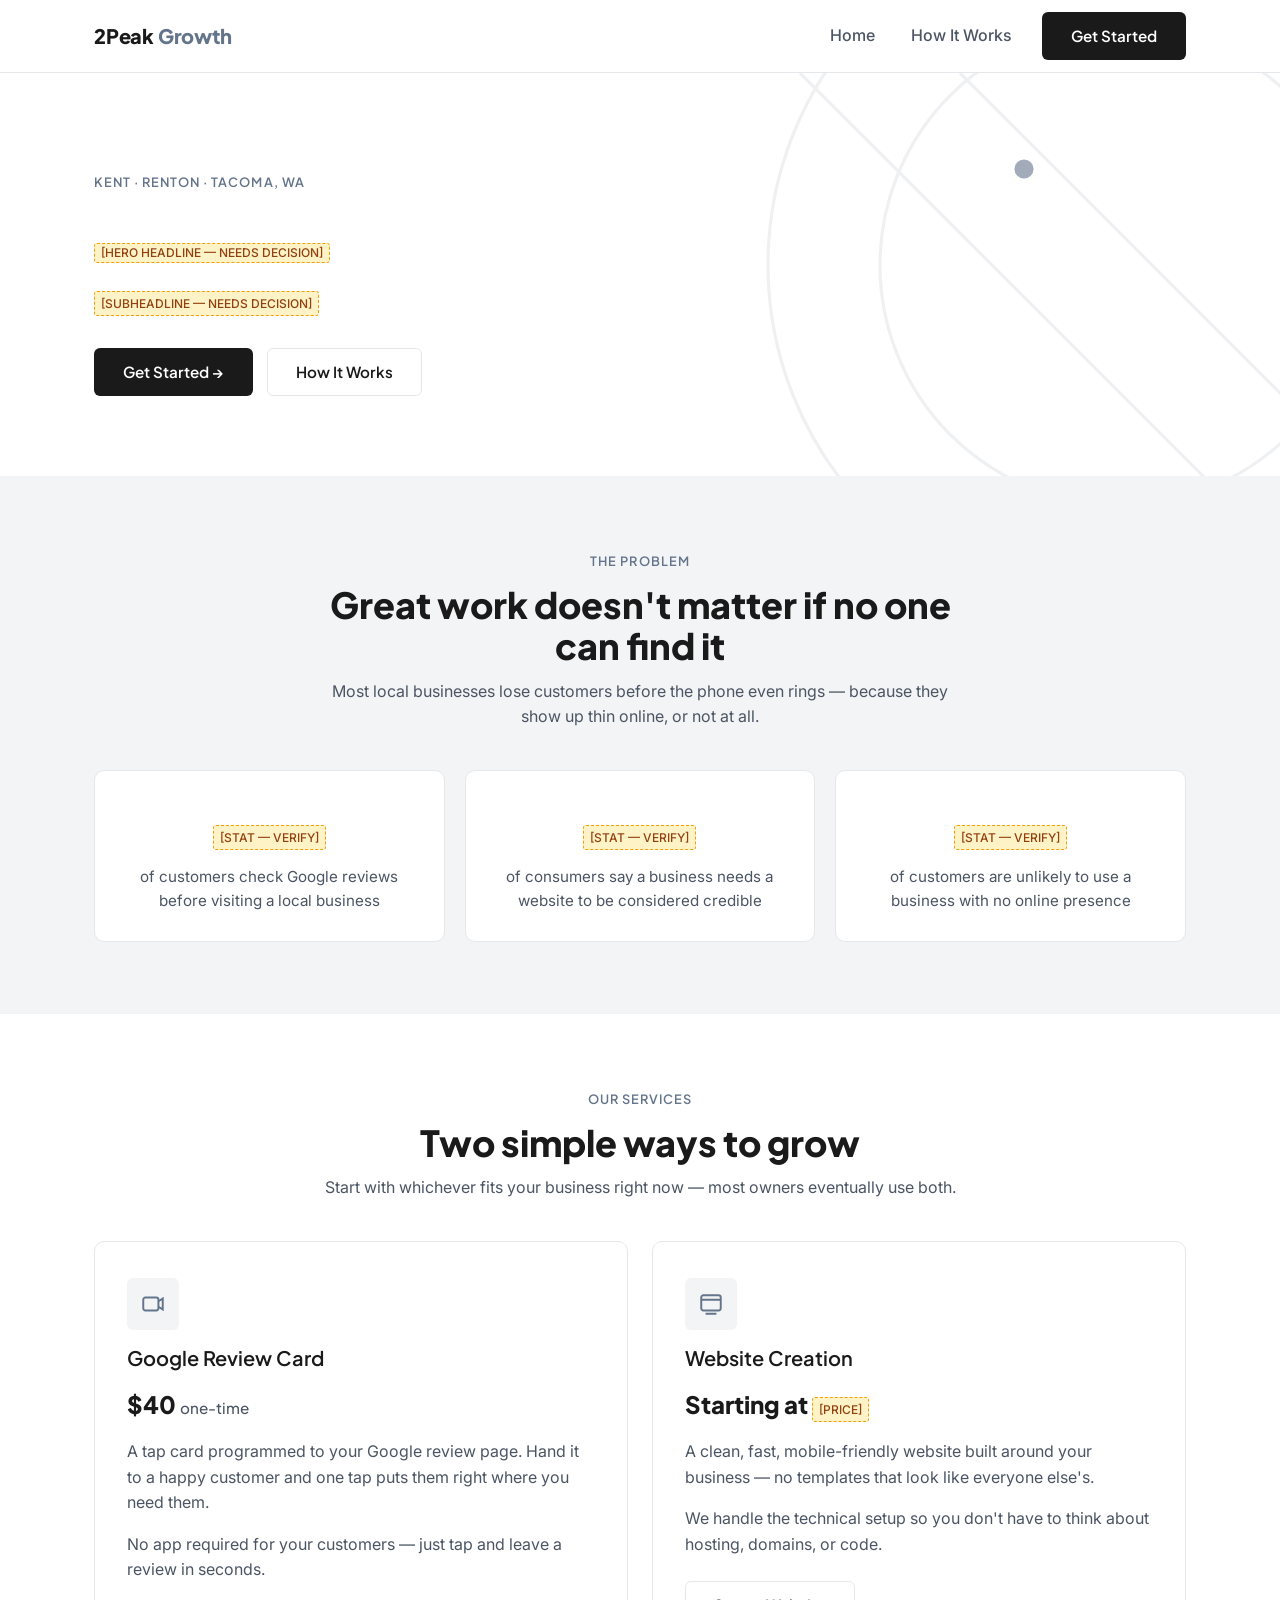
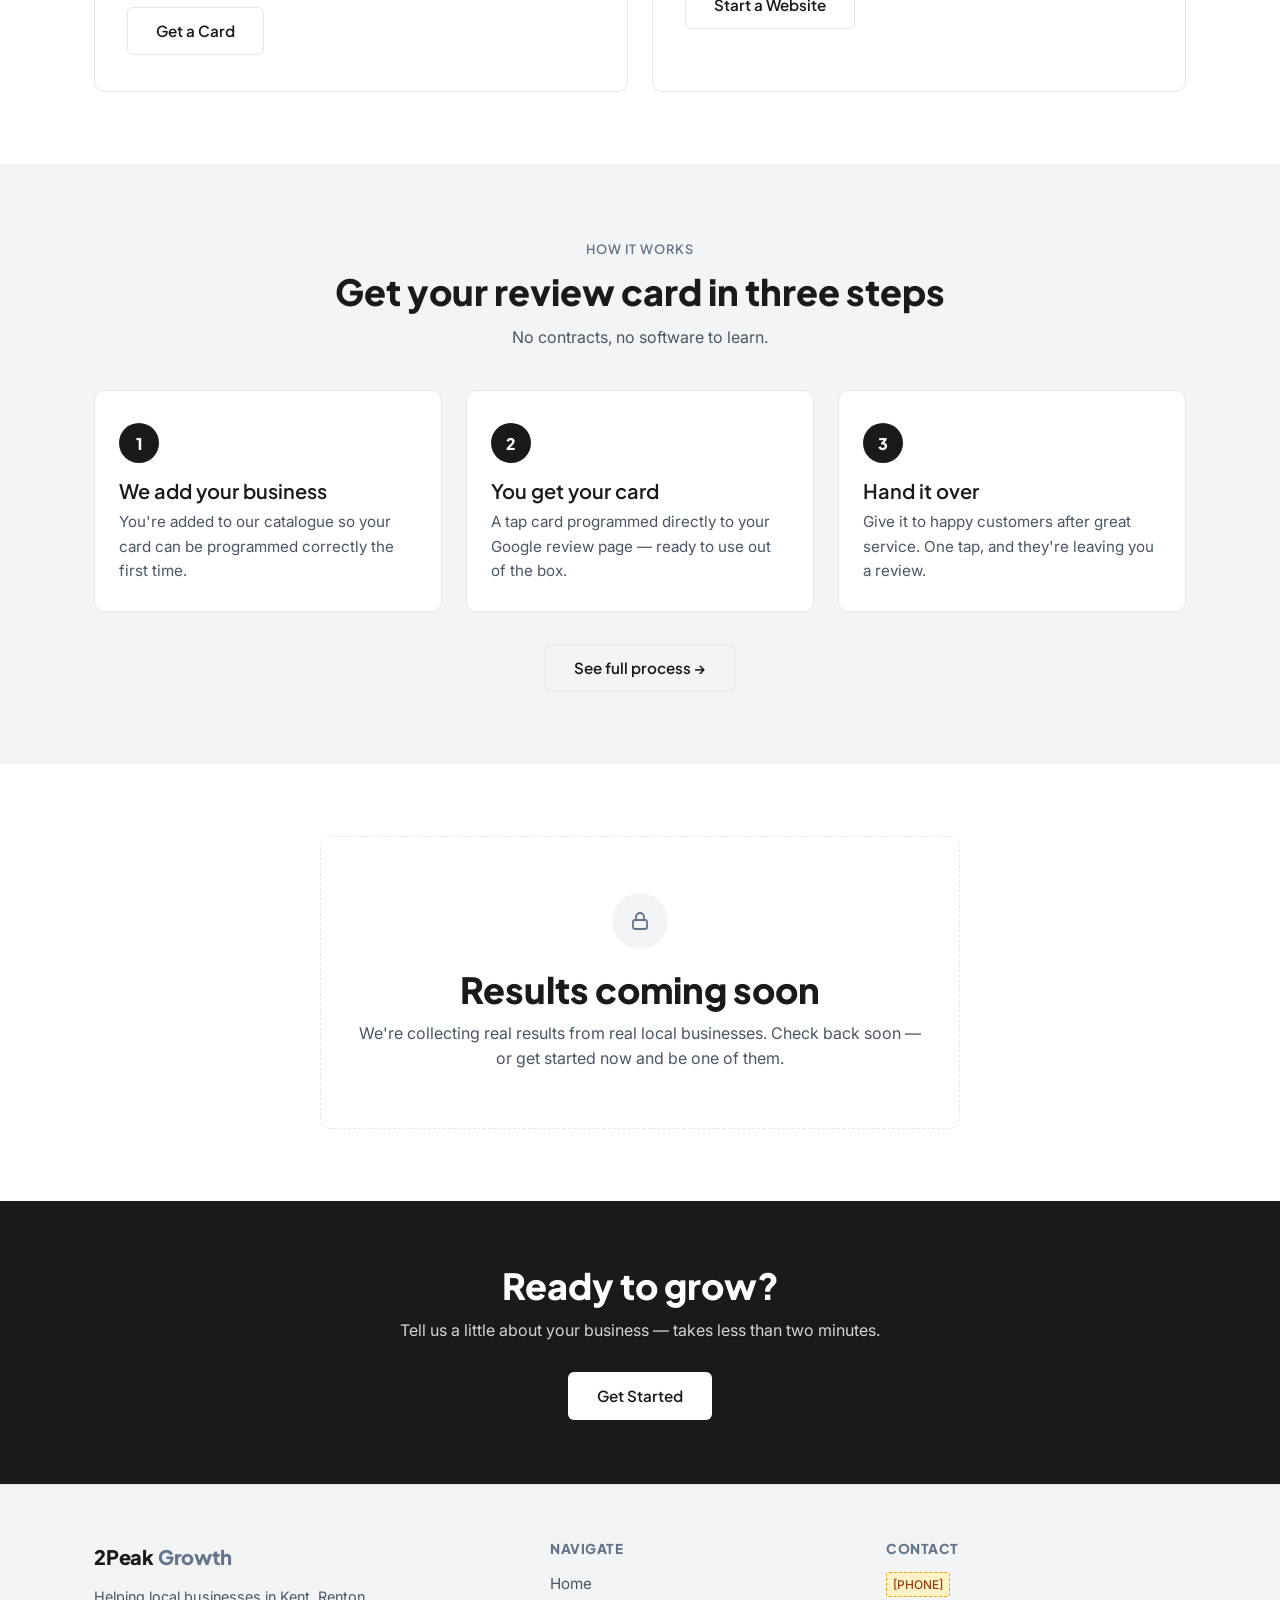
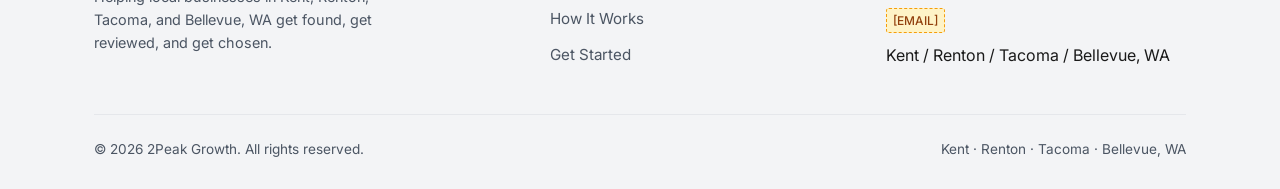
==== index.html @ 21f5dffa "Initial build: 2Peak Growth marketing site Co-Authored-By: Claude Sonnet 5 <noreply@anthropic.com> C" ====
<!DOCTYPE html>
<html lang="en">
<head>
<meta charset="UTF-8" />
<meta name="viewport" content="width=device-width, initial-scale=1.0" />
<title>2Peak Growth — Local Business Growth in Kent, Renton &amp; Tacoma, WA</title>
<meta name="description" content="2Peak Growth helps local businesses in Kent, Renton, and Tacoma, WA get more Google reviews and a professional website — simple tools, fast setup." />
<link rel="preconnect" href="https://fonts.googleapis.com">
<link rel="preconnect" href="https://fonts.gstatic.com" crossorigin>
<link href="https://fonts.googleapis.com/css2?family=Inter:wght@400;500&family=Plus+Jakarta+Sans:wght@600;800&display=swap" rel="stylesheet">
<link rel="stylesheet" href="css/style.css" />
</head>
<body>

<header class="site-header">
  <div class="container nav">
    <a href="index.html" class="logo">2Peak <span>Growth</span></a>
    <nav aria-label="Primary">
      <button class="nav-toggle" aria-label="Toggle menu" aria-expanded="false">
        <span></span><span></span><span></span>
      </button>
      <div class="nav-links">
        <a href="index.html">Home</a>
        <a href="how-it-works.html">How It Works</a>
        <a href="start.html" class="btn btn-primary nav-cta">Get Started</a>
      </div>
    </nav>
  </div>
</header>

<main>

  <!-- Section 1: Hero -->
  <section class="hero">
    <div class="hero-bg" aria-hidden="true">
      <svg viewBox="0 0 800 600" preserveAspectRatio="xMaxYMin slice">
        <circle cx="700" cy="120" r="220" fill="none" stroke="#E5E7EB" stroke-width="2"/>
        <circle cx="700" cy="120" r="150" fill="none" stroke="#E5E7EB" stroke-width="2"/>
        <line x1="500" y1="0" x2="800" y2="300" stroke="#E5E7EB" stroke-width="2"/>
        <line x1="600" y1="0" x2="900" y2="300" stroke="#E5E7EB" stroke-width="2"/>
        <circle cx="640" cy="60" r="6" fill="#64748B"/>
      </svg>
    </div>
    <div class="container">
      <div class="hero-inner">
        <span class="eyebrow">Kent · Renton · Tacoma, WA</span>
        <h1><span class="placeholder">[HERO HEADLINE — NEEDS DECISION]</span></h1>
        <p class="hero-sub"><span class="placeholder">[SUBHEADLINE — NEEDS DECISION]</span></p>
        <div class="hero-actions">
          <a href="start.html" class="btn btn-primary">Get Started →</a>
          <a href="how-it-works.html" class="btn btn-ghost">How It Works</a>
        </div>
      </div>
    </div>
  </section>

  <!-- Section 2: The Problem -->
  <section class="section section-alt">
    <div class="container">
      <div class="section-header">
        <span class="eyebrow">The Problem</span>
        <h2>Great work doesn't matter if no one can find it</h2>
        <p>Most local businesses lose customers before the phone even rings — because they show up thin online, or not at all.</p>
      </div>
      <div class="stat-grid">
        <div class="stat-card">
          <span class="stat-number"><span class="placeholder">[STAT — VERIFY]</span></span>
          <p>of customers check Google reviews before visiting a local business</p>
        </div>
        <div class="stat-card">
          <span class="stat-number"><span class="placeholder">[STAT — VERIFY]</span></span>
          <p>of consumers say a business needs a website to be considered credible</p>
        </div>
        <div class="stat-card">
          <span class="stat-number"><span class="placeholder">[STAT — VERIFY]</span></span>
          <p>of customers are unlikely to use a business with no online presence</p>
        </div>
      </div>
    </div>
  </section>

  <!-- Section 3: Our Services -->
  <section class="section">
    <div class="container">
      <div class="section-header">
        <span class="eyebrow">Our Services</span>
        <h2>Two simple ways to grow</h2>
        <p>Start with whichever fits your business right now — most owners eventually use both.</p>
      </div>
      <div class="card-grid">
        <div class="service-card">
          <div class="service-icon">
            <svg width="26" height="26" viewBox="0 0 24 24" fill="none" stroke="currentColor" stroke-width="1.8">
              <rect x="3" y="6" width="14" height="12" rx="2"/>
              <path d="M17 9.5l4-2.5v10l-4-2.5"/>
            </svg>
          </div>
          <h3>Google Review Card</h3>
          <p class="service-price">$40 <span style="font-size:0.95rem;font-weight:500;color:var(--color-text-muted);">one-time</span></p>
          <p>A tap card programmed to your Google review page. Hand it to a happy customer and one tap puts them right where you need them.</p>
          <p>No app required for your customers — just tap and leave a review in seconds.</p>
          <a href="start.html" class="btn btn-ghost">Get a Card</a>
        </div>
        <div class="service-card">
          <div class="service-icon">
            <svg width="26" height="26" viewBox="0 0 24 24" fill="none" stroke="currentColor" stroke-width="1.8">
              <rect x="3" y="4" width="18" height="14" rx="2"/>
              <path d="M3 8h18M7 21h10"/>
            </svg>
          </div>
          <h3>Website Creation</h3>
          <p class="service-price">Starting at <span class="placeholder">[PRICE]</span></p>
          <p>A clean, fast, mobile-friendly website built around your business — no templates that look like everyone else's.</p>
          <p>We handle the technical setup so you don't have to think about hosting, domains, or code.</p>
          <a href="start.html" class="btn btn-ghost">Start a Website</a>
        </div>
      </div>
    </div>
  </section>

  <!-- Section 4: How It Works teaser -->
  <section class="section section-alt">
    <div class="container">
      <div class="section-header">
        <span class="eyebrow">How It Works</span>
        <h2>Get your review card in three steps</h2>
        <p>No contracts, no software to learn.</p>
      </div>
      <div class="steps">
        <div class="step">
          <div class="step-number">1</div>
          <h3>We add your business</h3>
          <p>You're added to our catalogue so your card can be programmed correctly the first time.</p>
        </div>
        <div class="step">
          <div class="step-number">2</div>
          <h3>You get your card</h3>
          <p>A tap card programmed directly to your Google review page — ready to use out of the box.</p>
        </div>
        <div class="step">
          <div class="step-number">3</div>
          <h3>Hand it over</h3>
          <p>Give it to happy customers after great service. One tap, and they're leaving you a review.</p>
        </div>
      </div>
      <div class="text-center" style="margin-top:32px;">
        <a href="how-it-works.html" class="btn btn-ghost">See full process →</a>
      </div>
    </div>
  </section>

  <!-- Section 5: Results teaser -->
  <section class="section">
    <div class="container">
      <div class="teaser-box">
        <div class="teaser-icon">
          <svg width="24" height="24" viewBox="0 0 24 24" fill="none" stroke="currentColor" stroke-width="1.8">
            <rect x="5" y="11" width="14" height="9" rx="2"/>
            <path d="M8 11V8a4 4 0 0 1 8 0v3"/>
          </svg>
        </div>
        <h2>Results coming soon</h2>
        <p>We're collecting real results from real local businesses. Check back soon — or get started now and be one of them.</p>
      </div>
    </div>
  </section>

  <!-- Section 6: CTA band -->
  <section class="cta-band">
    <div class="container">
      <h2>Ready to grow?</h2>
      <p>Tell us a little about your business — takes less than two minutes.</p>
      <a href="start.html" class="btn btn-primary">Get Started</a>
    </div>
  </section>

</main>

<!-- Section 7: Footer -->
<footer class="site-footer">
  <div class="container">
    <div class="footer-grid">
      <div class="footer-brand">
        <a href="index.html" class="logo">2Peak <span>Growth</span></a>
        <p>Helping local businesses in Kent, Renton, Tacoma, and Bellevue, WA get found, get reviewed, and get chosen.</p>
      </div>
      <div class="footer-col">
        <h4>Navigate</h4>
        <ul>
          <li><a href="index.html">Home</a></li>
          <li><a href="how-it-works.html">How It Works</a></li>
          <li><a href="start.html">Get Started</a></li>
        </ul>
      </div>
      <div class="footer-col">
        <h4>Contact</h4>
        <ul>
          <li><span class="placeholder">[PHONE]</span></li>
          <li><span class="placeholder">[EMAIL]</span></li>
          <li>Kent / Renton / Tacoma / Bellevue, WA</li>
        </ul>
      </div>
    </div>
    <div class="footer-bottom">
      <span>&copy; 2026 2Peak Growth. All rights reserved.</span>
      <span>Kent · Renton · Tacoma · Bellevue, WA</span>
    </div>
  </div>
</footer>

<script src="js/main.js"></script>
</body>
</html>
---- css/style.css ----
/* ============================================================
   2Peak Growth — style.css
   Single stylesheet, no framework. Mobile-first.
   ============================================================ */

/* ---------- Reset ---------- */
*,
*::before,
*::after {
  box-sizing: border-box;
}

html,
body,
h1,
h2,
h3,
h4,
p,
ul,
ol,
figure {
  margin: 0;
  padding: 0;
}

ul {
  list-style: none;
}

a {
  color: inherit;
  text-decoration: none;
}

img,
svg {
  display: block;
  max-width: 100%;
}

button {
  font: inherit;
  cursor: pointer;
}

/* ---------- Design tokens ---------- */
:root {
  --color-bg: #ffffff;
  --color-bg-alt: #f3f4f6;
  --color-bg-off: #f8f8f8;
  --color-text: #1a1a1a;
  --color-text-muted: #4b5563;
  --color-accent: #64748b;
  --color-border: #e5e7eb;
  --color-dark: #1a1a1a;
  --color-blue: #2563eb;
  --color-blue-dark: #1d4ed8;
  --color-error: #dc2626;
  --color-error-bg: #fef2f2;
  --color-success: #059669;
  --color-success-bg: #ecfdf5;

  --font-heading: "Plus Jakarta Sans", -apple-system, BlinkMacSystemFont, "Segoe UI", sans-serif;
  --font-body: "Inter", -apple-system, BlinkMacSystemFont, "Segoe UI", sans-serif;

  --max-width: 1140px;
  --radius: 10px;
  --radius-sm: 6px;

  --shadow-sm: 0 1px 2px rgba(26, 26, 26, 0.05);
  --shadow-md: 0 4px 16px rgba(26, 26, 26, 0.08);
}

body {
  background: var(--color-bg);
  color: var(--color-text);
  font-family: var(--font-body);
  font-weight: 400;
  line-height: 1.6;
  -webkit-font-smoothing: antialiased;
}

h1,
h2,
h3,
h4 {
  font-family: var(--font-heading);
  font-weight: 800;
  line-height: 1.15;
  color: var(--color-text);
}

h1 {
  font-size: clamp(2.1rem, 5vw, 3.4rem);
}

h2 {
  font-size: clamp(1.6rem, 3.5vw, 2.25rem);
}

h3 {
  font-size: 1.25rem;
  font-weight: 600;
}

p {
  color: var(--color-text-muted);
}

.eyebrow {
  display: inline-block;
  font-family: var(--font-heading);
  font-weight: 600;
  font-size: 0.8rem;
  letter-spacing: 0.08em;
  text-transform: uppercase;
  color: var(--color-accent);
  margin-bottom: 0.75rem;
}

/* ---------- Layout helpers ---------- */
.container {
  width: 100%;
  max-width: var(--max-width);
  margin: 0 auto;
  padding: 0 24px;
}

.section {
  padding: 72px 0;
}

.section-alt {
  background: var(--color-bg-alt);
}

.section-header {
  max-width: 640px;
  margin: 0 auto 40px;
  text-align: center;
}

.section-header p {
  margin-top: 12px;
}

/* ---------- Placeholder marker ---------- */
.placeholder {
  background: #fef3c7;
  border: 1px dashed #f59e0b;
  padding: 2px 6px;
  border-radius: 3px;
  font-size: 12px;
  color: #92400e;
  font-family: var(--font-body);
  font-weight: 500;
  display: inline-block;
}

/* ---------- Buttons ---------- */
.btn {
  display: inline-flex;
  align-items: center;
  justify-content: center;
  gap: 8px;
  min-height: 48px;
  padding: 0 28px;
  border-radius: var(--radius-sm);
  font-family: var(--font-heading);
  font-weight: 600;
  font-size: 0.95rem;
  border: 1px solid transparent;
  transition: transform 0.12s ease, background-color 0.12s ease, border-color 0.12s ease;
  white-space: nowrap;
}

.btn:active {
  transform: translateY(1px);
}

.btn-primary {
  background: var(--color-dark);
  color: #ffffff;
}

.btn-primary:hover {
  background: #333333;
}

.btn-blue {
  background: var(--color-blue);
  color: #ffffff;
}

.btn-blue:hover {
  background: var(--color-blue-dark);
}

.btn-ghost {
  background: transparent;
  color: var(--color-text);
  border-color: var(--color-border);
}

.btn-ghost:hover {
  border-color: var(--color-accent);
  background: var(--color-bg-alt);
}

.btn-block {
  width: 100%;
}

/* ---------- Header / Nav ---------- */
.site-header {
  position: sticky;
  top: 0;
  z-index: 50;
  background: rgba(255, 255, 255, 0.92);
  backdrop-filter: saturate(180%) blur(8px);
  border-bottom: 1px solid var(--color-border);
}

.nav {
  display: flex;
  align-items: center;
  justify-content: space-between;
  height: 72px;
}

.logo {
  font-family: var(--font-heading);
  font-weight: 800;
  font-size: 1.25rem;
  letter-spacing: -0.01em;
  color: var(--color-text);
}

.logo span {
  color: var(--color-accent);
}

.nav-links {
  display: flex;
  align-items: center;
  gap: 8px;
}

.nav-links a:not(.btn) {
  display: inline-flex;
  align-items: center;
  height: 44px;
  padding: 0 14px;
  font-weight: 500;
  color: var(--color-text-muted);
  border-radius: var(--radius-sm);
  transition: color 0.12s ease, background-color 0.12s ease;
}

.nav-links a:not(.btn):hover {
  color: var(--color-text);
  background: var(--color-bg-alt);
}

.nav-cta {
  margin-left: 8px;
}

.nav-toggle {
  display: none;
  flex-direction: column;
  justify-content: center;
  gap: 5px;
  width: 44px;
  height: 44px;
  background: transparent;
  border: 1px solid var(--color-border);
  border-radius: var(--radius-sm);
}

.nav-toggle span {
  display: block;
  width: 20px;
  height: 2px;
  margin: 0 auto;
  background: var(--color-text);
  transition: transform 0.2s ease, opacity 0.2s ease;
}

.nav-toggle.is-open span:nth-child(1) {
  transform: translateY(7px) rotate(45deg);
}

.nav-toggle.is-open span:nth-child(2) {
  opacity: 0;
}

.nav-toggle.is-open span:nth-child(3) {
  transform: translateY(-7px) rotate(-45deg);
}

@media (max-width: 767px) {
  .nav-toggle {
    display: flex;
  }

  .nav-links {
    position: absolute;
    top: 72px;
    left: 0;
    right: 0;
    flex-direction: column;
    align-items: stretch;
    background: #ffffff;
    border-bottom: 1px solid var(--color-border);
    padding: 12px 24px 20px;
    gap: 4px;
    display: none;
  }

  .nav-links.is-open {
    display: flex;
  }

  .nav-links a:not(.btn) {
    height: 48px;
    width: 100%;
  }

  .nav-cta {
    margin-left: 0;
    margin-top: 8px;
  }
}

/* ---------- Hero ---------- */
.hero {
  position: relative;
  overflow: hidden;
  padding: 96px 0 80px;
}

.hero-bg {
  position: absolute;
  inset: 0;
  z-index: 0;
  pointer-events: none;
  opacity: 0.6;
}

.hero-bg svg {
  width: 100%;
  height: 100%;
}

.hero-inner {
  position: relative;
  z-index: 1;
  max-width: 720px;
}

.hero h1 {
  margin-bottom: 20px;
}

.hero-sub {
  font-size: 1.15rem;
  max-width: 560px;
  margin-bottom: 32px;
}

.hero-actions {
  display: flex;
  flex-wrap: wrap;
  gap: 14px;
}

/* ---------- Stats ---------- */
.stat-grid {
  display: grid;
  grid-template-columns: 1fr;
  gap: 20px;
}

@media (min-width: 640px) {
  .stat-grid {
    grid-template-columns: repeat(3, 1fr);
  }
}

.stat-card {
  background: var(--color-bg);
  border: 1px solid var(--color-border);
  border-radius: var(--radius);
  padding: 28px 24px;
  text-align: center;
}

.stat-number {
  font-family: var(--font-heading);
  font-weight: 800;
  font-size: 2.25rem;
  color: var(--color-text);
  display: block;
  margin-bottom: 8px;
}

.stat-card p {
  font-size: 0.95rem;
}

/* ---------- Service cards ---------- */
.card-grid {
  display: grid;
  grid-template-columns: 1fr;
  gap: 24px;
}

@media (min-width: 720px) {
  .card-grid {
    grid-template-columns: repeat(2, 1fr);
  }
}

.service-card {
  background: var(--color-bg);
  border: 1px solid var(--color-border);
  border-radius: var(--radius);
  padding: 36px 32px;
  display: flex;
  flex-direction: column;
  gap: 16px;
  transition: box-shadow 0.15s ease, transform 0.15s ease;
}

.service-card:hover {
  box-shadow: var(--shadow-md);
  transform: translateY(-2px);
}

.service-icon {
  width: 52px;
  height: 52px;
  border-radius: var(--radius-sm);
  background: var(--color-bg-alt);
  display: flex;
  align-items: center;
  justify-content: center;
  color: var(--color-accent);
}

.service-price {
  font-family: var(--font-heading);
  font-weight: 800;
  font-size: 1.5rem;
  color: var(--color-text);
}

.service-card .btn {
  margin-top: 8px;
  align-self: flex-start;
}

/* ---------- Steps ---------- */
.steps {
  display: grid;
  grid-template-columns: 1fr;
  gap: 24px;
}

@media (min-width: 720px) {
  .steps {
    grid-template-columns: repeat(3, 1fr);
  }
}

.step {
  position: relative;
  padding: 32px 24px 28px;
  background: var(--color-bg);
  border: 1px solid var(--color-border);
  border-radius: var(--radius);
}

.step-number {
  width: 40px;
  height: 40px;
  border-radius: 50%;
  background: var(--color-dark);
  color: #fff;
  font-family: var(--font-heading);
  font-weight: 800;
  display: flex;
  align-items: center;
  justify-content: center;
  margin-bottom: 16px;
}

.step h3 {
  margin-bottom: 8px;
}

.step p {
  font-size: 0.95rem;
}

.how-block {
  margin-bottom: 64px;
}

.how-block:last-child {
  margin-bottom: 0;
}

.how-block-header {
  margin-bottom: 32px;
}

.how-block-header h2 {
  margin-bottom: 8px;
}

/* ---------- Results teaser / coming soon ---------- */
.teaser-box {
  max-width: 640px;
  margin: 0 auto;
  text-align: center;
  background: var(--color-bg);
  border: 1px dashed var(--color-border);
  border-radius: var(--radius);
  padding: 56px 32px;
}

.teaser-icon {
  width: 56px;
  height: 56px;
  margin: 0 auto 20px;
  border-radius: 50%;
  background: var(--color-bg-alt);
  display: flex;
  align-items: center;
  justify-content: center;
  color: var(--color-accent);
}

.teaser-box h2 {
  margin-bottom: 10px;
}

.teaser-box p {
  margin-bottom: 0;
}

/* ---------- CTA band ---------- */
.cta-band {
  background: var(--color-dark);
  padding: 64px 0;
  text-align: center;
}

.cta-band h2 {
  color: #ffffff;
  margin-bottom: 12px;
}

.cta-band p {
  color: #d1d5db;
  margin-bottom: 28px;
}

.cta-band .btn-primary {
  background: #ffffff;
  color: var(--color-dark);
}

.cta-band .btn-primary:hover {
  background: #e5e7eb;
}

/* ---------- Footer ---------- */
.site-footer {
  background: var(--color-bg-alt);
  border-top: 1px solid var(--color-border);
  padding: 56px 0 28px;
}

.footer-grid {
  display: grid;
  grid-template-columns: 1fr;
  gap: 36px;
  margin-bottom: 36px;
}

@media (min-width: 640px) {
  .footer-grid {
    grid-template-columns: 1.4fr 1fr 1fr;
  }
}

.footer-brand p {
  margin-top: 12px;
  font-size: 0.9rem;
  max-width: 280px;
}

.footer-col h4 {
  font-size: 0.85rem;
  letter-spacing: 0.04em;
  text-transform: uppercase;
  color: var(--color-accent);
  margin-bottom: 14px;
}

.footer-col ul li {
  margin-bottom: 10px;
}

.footer-col ul li a {
  font-size: 0.95rem;
  color: var(--color-text-muted);
}

.footer-col ul li a:hover {
  color: var(--color-text);
}

.footer-bottom {
  border-top: 1px solid var(--color-border);
  padding-top: 24px;
  display: flex;
  flex-wrap: wrap;
  gap: 12px;
  justify-content: space-between;
  font-size: 0.85rem;
  color: var(--color-text-muted);
}

/* ---------- Forms ---------- */
.form-page {
  padding: 64px 0 96px;
}

.form-wrap {
  max-width: 640px;
  margin: 0 auto;
}

.form-intro {
  text-align: center;
  margin-bottom: 40px;
}

.form-intro p {
  margin-top: 10px;
}

.lead-form {
  background: var(--color-bg);
  border: 1px solid var(--color-border);
  border-radius: var(--radius);
  padding: 36px;
  display: grid;
  gap: 22px;
}

@media (max-width: 480px) {
  .lead-form {
    padding: 24px 20px;
  }
}

.field {
  display: flex;
  flex-direction: column;
  gap: 6px;
}

.field label {
  font-family: var(--font-heading);
  font-weight: 600;
  font-size: 0.9rem;
}

.field .hint {
  font-size: 0.8rem;
  color: var(--color-text-muted);
  font-weight: 400;
}

.field input[type="text"],
.field input[type="email"],
.field input[type="tel"],
.field input[type="number"],
.field input[type="url"],
.field textarea {
  min-height: 48px;
  padding: 0 14px;
  border: 1px solid var(--color-border);
  border-radius: var(--radius-sm);
  font-family: var(--font-body);
  font-size: 0.95rem;
  background: var(--color-bg);
  color: var(--color-text);
  transition: border-color 0.12s ease;
}

.field textarea {
  min-height: 120px;
  padding: 12px 14px;
  resize: vertical;
}

.field input:focus,
.field textarea:focus {
  outline: none;
  border-color: var(--color-accent);
}

.field.has-error input,
.field.has-error textarea {
  border-color: var(--color-error);
  background: var(--color-error-bg);
}

.field-error {
  display: none;
  font-size: 0.82rem;
  color: var(--color-error);
}

.field.has-error .field-error {
  display: block;
}

.radio-group {
  display: flex;
  flex-wrap: wrap;
  gap: 10px;
}

.radio-option {
  flex: 1 1 140px;
  position: relative;
}

.radio-option input {
  position: absolute;
  opacity: 0;
  width: 44px;
  height: 44px;
  cursor: pointer;
}

.radio-option label {
  display: flex;
  align-items: center;
  justify-content: center;
  min-height: 48px;
  padding: 0 12px;
  border: 1px solid var(--color-border);
  border-radius: var(--radius-sm);
  font-weight: 500;
  font-size: 0.9rem;
  text-align: center;
  transition: border-color 0.12s ease, background-color 0.12s ease;
}

.radio-option input:checked + label {
  border-color: var(--color-dark);
  background: var(--color-bg-alt);
}

.radio-option input:focus-visible + label {
  outline: 2px solid var(--color-blue);
  outline-offset: 2px;
}

.form-status {
  display: none;
  padding: 16px 18px;
  border-radius: var(--radius-sm);
  font-size: 0.95rem;
  font-weight: 500;
}

.form-status.is-visible {
  display: block;
}

.form-status.is-success {
  background: var(--color-success-bg);
  color: var(--color-success);
  border: 1px solid #a7f3d0;
}

.form-status.is-error {
  background: var(--color-error-bg);
  color: var(--color-error);
  border: 1px solid #fecaca;
}

.required-note {
  font-size: 0.85rem;
  color: var(--color-text-muted);
  margin-top: -6px;
}

.lead-form[hidden] {
  display: none;
}

/* ---------- Placeholder pages (results / portfolio / pricing) ---------- */
.coming-soon {
  padding: 96px 0;
}

.coming-soon .teaser-box {
  padding: 64px 40px;
}

.coming-soon .teaser-box .btn {
  margin-top: 24px;
}

/* ---------- Utility ---------- */
.mt-0 {
  margin-top: 0;
}

.text-center {
  text-align: center;
}

.visually-hidden {
  position: absolute;
  width: 1px;
  height: 1px;
  overflow: hidden;
  clip: rect(0 0 0 0);
  white-space: nowrap;
}
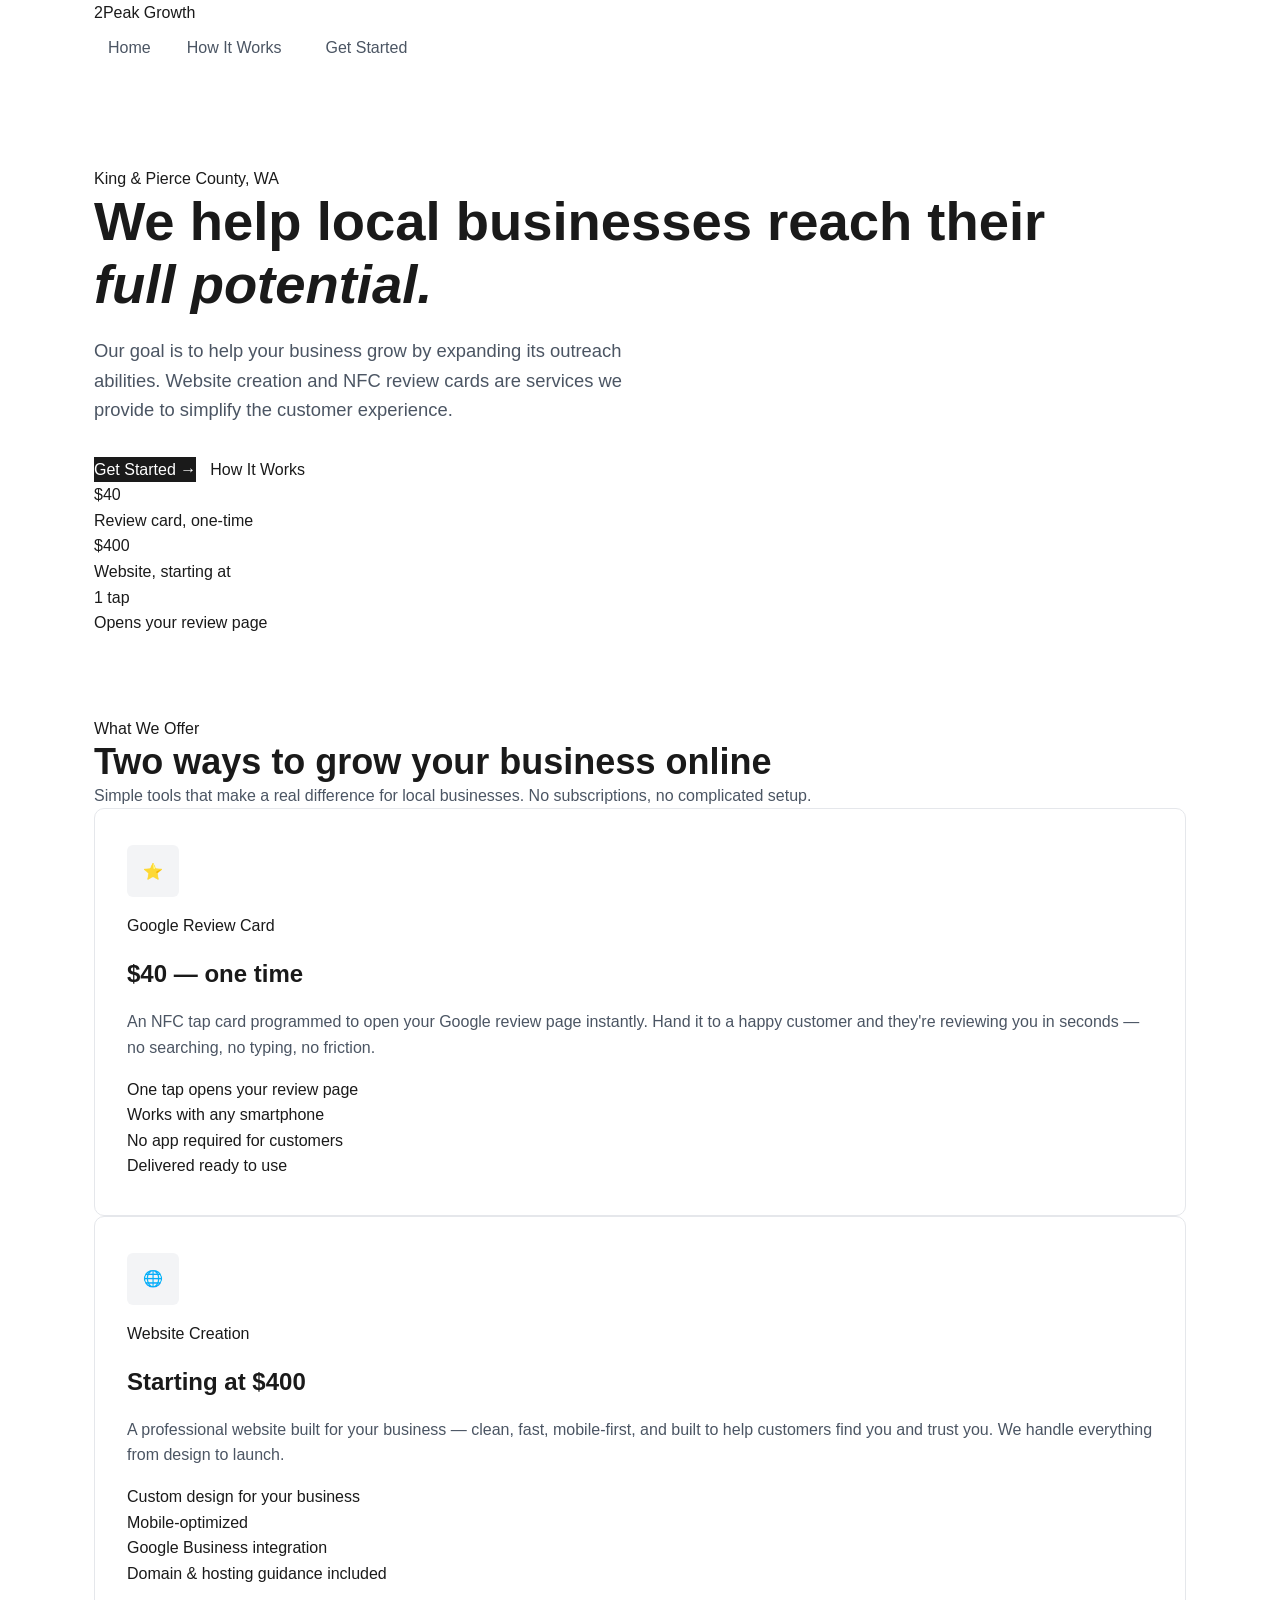
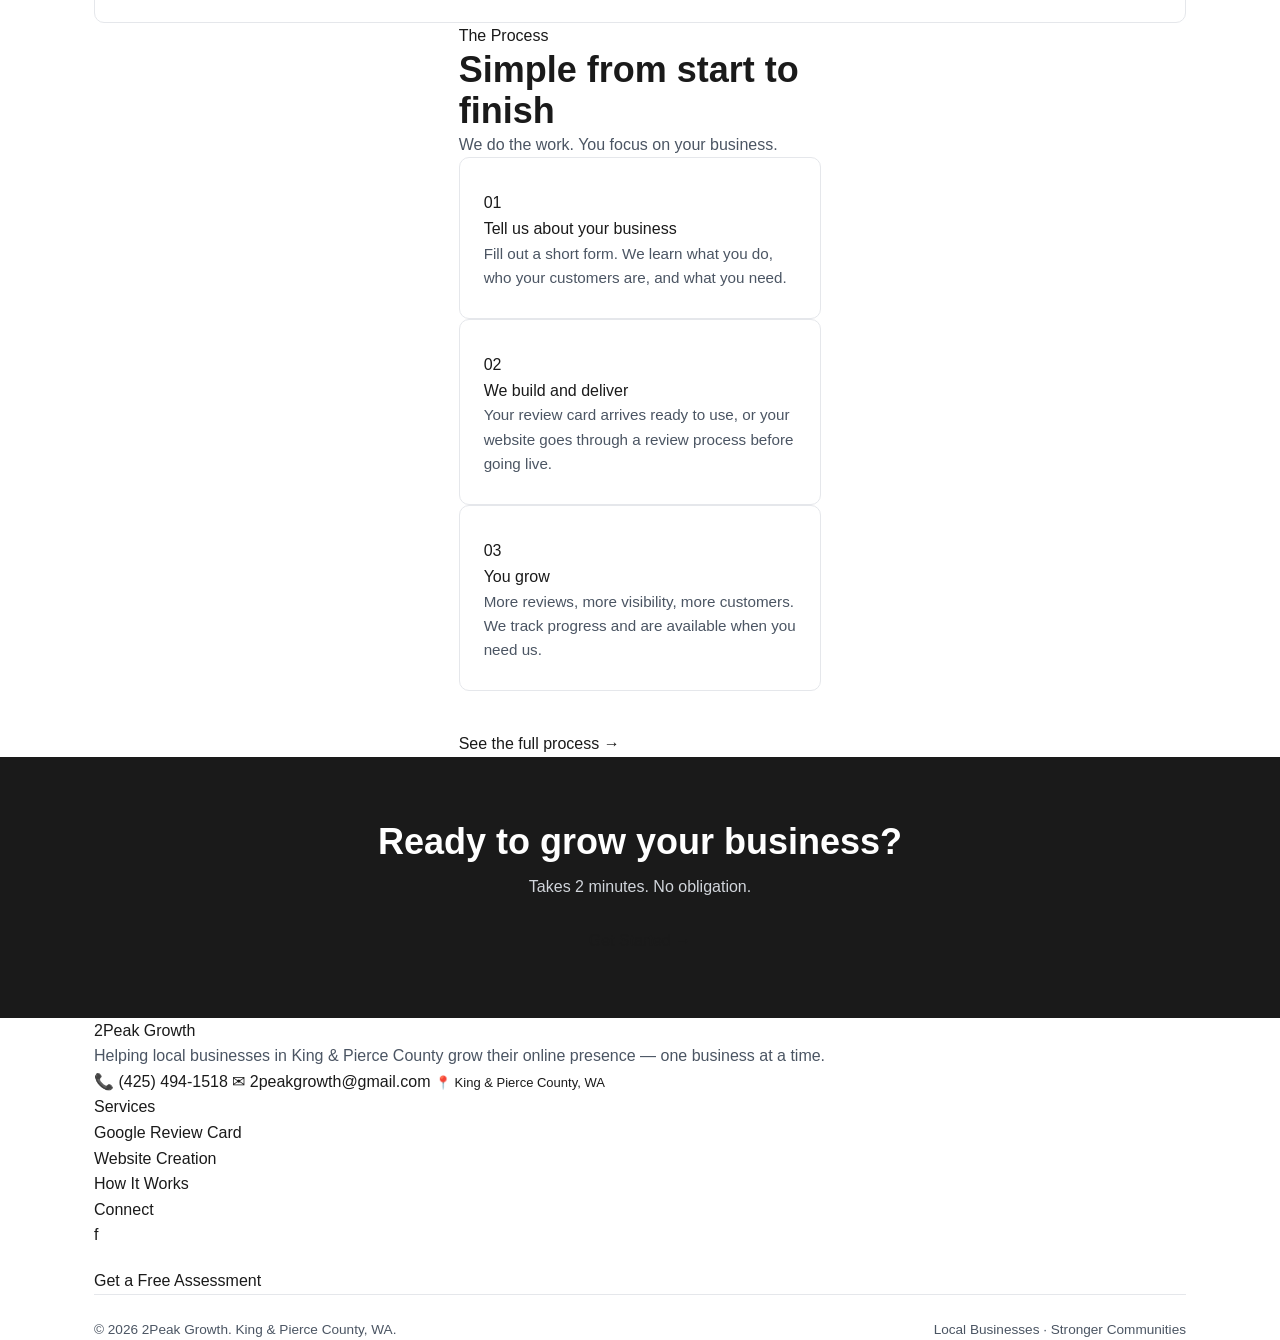
==== commit 161557ba: "Add files via upload" ====
--- a/index.html
+++ b/index.html
@@ -1,213 +1,201 @@
 <!DOCTYPE html>
 <html lang="en">
 <head>
-<meta charset="UTF-8" />
-<meta name="viewport" content="width=device-width, initial-scale=1.0" />
-<title>2Peak Growth — Local Business Growth in Kent, Renton &amp; Tacoma, WA</title>
-<meta name="description" content="2Peak Growth helps local businesses in Kent, Renton, and Tacoma, WA get more Google reviews and a professional website — simple tools, fast setup." />
-<link rel="preconnect" href="https://fonts.googleapis.com">
-<link rel="preconnect" href="https://fonts.gstatic.com" crossorigin>
-<link href="https://fonts.googleapis.com/css2?family=Inter:wght@400;500&family=Plus+Jakarta+Sans:wght@600;800&display=swap" rel="stylesheet">
-<link rel="stylesheet" href="css/style.css" />
+  <meta charset="UTF-8">
+  <meta name="viewport" content="width=device-width, initial-scale=1.0">
+  <meta name="description" content="2Peak Growth helps local businesses in King &amp; Pierce County grow their online presence through Google Reviews and professional websites.">
+  <title>2Peak Growth — Local Business Growth, King &amp; Pierce County WA</title>
+  <link rel="stylesheet" href="css/style.css">
 </head>
 <body>
 
-<header class="site-header">
-  <div class="container nav">
-    <a href="index.html" class="logo">2Peak <span>Growth</span></a>
-    <nav aria-label="Primary">
-      <button class="nav-toggle" aria-label="Toggle menu" aria-expanded="false">
-        <span></span><span></span><span></span>
-      </button>
-      <div class="nav-links">
-        <a href="index.html">Home</a>
-        <a href="how-it-works.html">How It Works</a>
-        <a href="start.html" class="btn btn-primary nav-cta">Get Started</a>
-      </div>
-    </nav>
-  </div>
-</header>
-
-<main>
-
-  <!-- Section 1: Hero -->
-  <section class="hero">
-    <div class="hero-bg" aria-hidden="true">
-      <svg viewBox="0 0 800 600" preserveAspectRatio="xMaxYMin slice">
-        <circle cx="700" cy="120" r="220" fill="none" stroke="#E5E7EB" stroke-width="2"/>
-        <circle cx="700" cy="120" r="150" fill="none" stroke="#E5E7EB" stroke-width="2"/>
-        <line x1="500" y1="0" x2="800" y2="300" stroke="#E5E7EB" stroke-width="2"/>
-        <line x1="600" y1="0" x2="900" y2="300" stroke="#E5E7EB" stroke-width="2"/>
-        <circle cx="640" cy="60" r="6" fill="#64748B"/>
-      </svg>
-    </div>
-    <div class="container">
-      <div class="hero-inner">
-        <span class="eyebrow">Kent · Renton · Tacoma, WA</span>
-        <h1><span class="placeholder">[HERO HEADLINE — NEEDS DECISION]</span></h1>
-        <p class="hero-sub"><span class="placeholder">[SUBHEADLINE — NEEDS DECISION]</span></p>
-        <div class="hero-actions">
-          <a href="start.html" class="btn btn-primary">Get Started →</a>
-          <a href="how-it-works.html" class="btn btn-ghost">How It Works</a>
+<!-- ── Navigation ─────────────────────────────────────────── -->
+<nav>
+  <div class="container nav-inner">
+    <a href="index.html" class="nav-logo">2<span>Peak</span> Growth</a>
+    <ul class="nav-links" id="navLinks">
+      <li><a href="index.html">Home</a></li>
+      <li><a href="how-it-works.html">How It Works</a></li>
+      <li><a href="start.html" class="nav-cta">Get Started</a></li>
+    </ul>
+    <div class="nav-hamburger" id="hamburger" onclick="toggleNav()" aria-label="Menu">
+      <span></span><span></span><span></span>
+    </div>
+  </div>
+</nav>
+
+<!-- ── Hero ───────────────────────────────────────────────── -->
+<section class="hero">
+  <div class="hero-bg"></div>
+  <div class="container">
+    <div class="hero-content">
+      <div class="hero-location">King &amp; Pierce County, WA</div>
+      <h1>We help local businesses reach their<br><em>full potential.</em></h1>
+      <p class="hero-sub">
+        Our goal is to help your business grow by expanding its outreach abilities.
+        Website creation and NFC review cards are services we provide to
+        simplify the customer experience.
+      </p>
+      <div class="hero-actions">
+        <a href="start.html" class="btn-primary">Get Started →</a>
+        <a href="how-it-works.html" class="btn-ghost">How It Works</a>
+      </div>
+    </div>
+    <div class="hero-stats">
+      <div>
+        <div class="stat-num">$40</div>
+        <div class="stat-label">Review card, one-time</div>
+      </div>
+      <div>
+        <div class="stat-num">$400</div>
+        <div class="stat-label">Website, starting at</div>
+      </div>
+      <div>
+        <div class="stat-num">1 tap</div>
+        <div class="stat-label">Opens your review page</div>
+      </div>
+    </div>
+  </div>
+</section>
+
+<!-- ── Services ───────────────────────────────────────────── -->
+<section class="services">
+  <div class="container">
+    <div class="section-label">What We Offer</div>
+    <h2>Two ways to grow your business online</h2>
+    <p class="section-sub">
+      Simple tools that make a real difference for local businesses.
+      No subscriptions, no complicated setup.
+    </p>
+    <div class="services-grid">
+
+      <div class="service-card">
+        <div class="service-icon">⭐</div>
+        <div class="service-name">Google Review Card</div>
+        <div class="service-price">$40 — one time</div>
+        <p class="service-desc">
+          An NFC tap card programmed to open your Google review page instantly.
+          Hand it to a happy customer and they're reviewing you in seconds —
+          no searching, no typing, no friction.
+        </p>
+        <ul class="service-list">
+          <li>One tap opens your review page</li>
+          <li>Works with any smartphone</li>
+          <li>No app required for customers</li>
+          <li>Delivered ready to use</li>
+        </ul>
+      </div>
+
+      <div class="service-card">
+        <div class="service-icon">🌐</div>
+        <div class="service-name">Website Creation</div>
+        <div class="service-price">Starting at $400</div>
+        <p class="service-desc">
+          A professional website built for your business — clean, fast,
+          mobile-first, and built to help customers find you and trust you.
+          We handle everything from design to launch.
+        </p>
+        <ul class="service-list">
+          <li>Custom design for your business</li>
+          <li>Mobile-optimized</li>
+          <li>Google Business integration</li>
+          <li>Domain &amp; hosting guidance included</li>
+        </ul>
+      </div>
+
+    </div>
+  </div>
+</section>
+
+<!-- ── How It Works (teaser) ─────────────────────────────── -->
+<section class="steps">
+  <div class="steps-bg"></div>
+  <div class="container steps-inner">
+    <div class="section-label">The Process</div>
+    <h2>Simple from start to finish</h2>
+    <p class="section-sub">
+      We do the work. You focus on your business.
+    </p>
+    <div class="steps-grid">
+      <div class="step">
+        <div class="step-num">01</div>
+        <div class="step-title">Tell us about your business</div>
+        <p class="step-desc">Fill out a short form. We learn what you do, who your customers are, and what you need.</p>
+      </div>
+      <div class="step">
+        <div class="step-num">02</div>
+        <div class="step-title">We build and deliver</div>
+        <p class="step-desc">Your review card arrives ready to use, or your website goes through a review process before going live.</p>
+      </div>
+      <div class="step">
+        <div class="step-num">03</div>
+        <div class="step-title">You grow</div>
+        <p class="step-desc">More reviews, more visibility, more customers. We track progress and are available when you need us.</p>
+      </div>
+    </div>
+    <div style="margin-top:40px">
+      <a href="how-it-works.html" class="btn-ghost">See the full process →</a>
+    </div>
+  </div>
+</section>
+
+<!-- ── CTA band ───────────────────────────────────────────── -->
+<section class="cta-band">
+  <div class="container">
+    <h2>Ready to grow your business?</h2>
+    <p>Takes 2 minutes. No obligation.</p>
+    <a href="start.html" class="btn-white">Get Started →</a>
+  </div>
+</section>
+
+<!-- ── Footer ─────────────────────────────────────────────── -->
+<footer>
+  <div class="container">
+    <div class="footer-inner">
+      <div>
+        <div class="footer-brand">2<span>Peak</span> Growth</div>
+        <p class="footer-tagline">
+          Helping local businesses in King &amp; Pierce County grow their
+          online presence — one business at a time.
+        </p>
+        <div class="footer-contact">
+          <a href="tel:4254941518">📞 (425) 494-1518</a>
+          <a href="mailto:2peakgrowth@gmail.com">✉ 2peakgrowth@gmail.com</a>
+          <span style="font-size:13px;color:var(--muted)">📍 King &amp; Pierce County, WA</span>
         </div>
       </div>
-    </div>
-  </section>
-
-  <!-- Section 2: The Problem -->
-  <section class="section section-alt">
-    <div class="container">
-      <div class="section-header">
-        <span class="eyebrow">The Problem</span>
-        <h2>Great work doesn't matter if no one can find it</h2>
-        <p>Most local businesses lose customers before the phone even rings — because they show up thin online, or not at all.</p>
-      </div>
-      <div class="stat-grid">
-        <div class="stat-card">
-          <span class="stat-number"><span class="placeholder">[STAT — VERIFY]</span></span>
-          <p>of customers check Google reviews before visiting a local business</p>
+      <div>
+        <div class="footer-heading">Services</div>
+        <ul class="footer-links">
+          <li><a href="start.html">Google Review Card</a></li>
+          <li><a href="start.html">Website Creation</a></li>
+          <li><a href="how-it-works.html">How It Works</a></li>
+        </ul>
+      </div>
+      <div>
+        <div class="footer-heading">Connect</div>
+        <div class="footer-social">
+          <a href="https://www.facebook.com/people/2PeakGrowth/61592983324664/"
+             target="_blank" rel="noopener" class="social-icon"
+             aria-label="Facebook">f</a>
         </div>
-        <div class="stat-card">
-          <span class="stat-number"><span class="placeholder">[STAT — VERIFY]</span></span>
-          <p>of consumers say a business needs a website to be considered credible</p>
-        </div>
-        <div class="stat-card">
-          <span class="stat-number"><span class="placeholder">[STAT — VERIFY]</span></span>
-          <p>of customers are unlikely to use a business with no online presence</p>
-        </div>
-      </div>
-    </div>
-  </section>
-
-  <!-- Section 3: Our Services -->
-  <section class="section">
-    <div class="container">
-      <div class="section-header">
-        <span class="eyebrow">Our Services</span>
-        <h2>Two simple ways to grow</h2>
-        <p>Start with whichever fits your business right now — most owners eventually use both.</p>
-      </div>
-      <div class="card-grid">
-        <div class="service-card">
-          <div class="service-icon">
-            <svg width="26" height="26" viewBox="0 0 24 24" fill="none" stroke="currentColor" stroke-width="1.8">
-              <rect x="3" y="6" width="14" height="12" rx="2"/>
-              <path d="M17 9.5l4-2.5v10l-4-2.5"/>
-            </svg>
-          </div>
-          <h3>Google Review Card</h3>
-          <p class="service-price">$40 <span style="font-size:0.95rem;font-weight:500;color:var(--color-text-muted);">one-time</span></p>
-          <p>A tap card programmed to your Google review page. Hand it to a happy customer and one tap puts them right where you need them.</p>
-          <p>No app required for your customers — just tap and leave a review in seconds.</p>
-          <a href="start.html" class="btn btn-ghost">Get a Card</a>
-        </div>
-        <div class="service-card">
-          <div class="service-icon">
-            <svg width="26" height="26" viewBox="0 0 24 24" fill="none" stroke="currentColor" stroke-width="1.8">
-              <rect x="3" y="4" width="18" height="14" rx="2"/>
-              <path d="M3 8h18M7 21h10"/>
-            </svg>
-          </div>
-          <h3>Website Creation</h3>
-          <p class="service-price">Starting at <span class="placeholder">[PRICE]</span></p>
-          <p>A clean, fast, mobile-friendly website built around your business — no templates that look like everyone else's.</p>
-          <p>We handle the technical setup so you don't have to think about hosting, domains, or code.</p>
-          <a href="start.html" class="btn btn-ghost">Start a Website</a>
-        </div>
-      </div>
-    </div>
-  </section>
-
-  <!-- Section 4: How It Works teaser -->
-  <section class="section section-alt">
-    <div class="container">
-      <div class="section-header">
-        <span class="eyebrow">How It Works</span>
-        <h2>Get your review card in three steps</h2>
-        <p>No contracts, no software to learn.</p>
-      </div>
-      <div class="steps">
-        <div class="step">
-          <div class="step-number">1</div>
-          <h3>We add your business</h3>
-          <p>You're added to our catalogue so your card can be programmed correctly the first time.</p>
-        </div>
-        <div class="step">
-          <div class="step-number">2</div>
-          <h3>You get your card</h3>
-          <p>A tap card programmed directly to your Google review page — ready to use out of the box.</p>
-        </div>
-        <div class="step">
-          <div class="step-number">3</div>
-          <h3>Hand it over</h3>
-          <p>Give it to happy customers after great service. One tap, and they're leaving you a review.</p>
-        </div>
-      </div>
-      <div class="text-center" style="margin-top:32px;">
-        <a href="how-it-works.html" class="btn btn-ghost">See full process →</a>
-      </div>
-    </div>
-  </section>
-
-  <!-- Section 5: Results teaser -->
-  <section class="section">
-    <div class="container">
-      <div class="teaser-box">
-        <div class="teaser-icon">
-          <svg width="24" height="24" viewBox="0 0 24 24" fill="none" stroke="currentColor" stroke-width="1.8">
-            <rect x="5" y="11" width="14" height="9" rx="2"/>
-            <path d="M8 11V8a4 4 0 0 1 8 0v3"/>
-          </svg>
-        </div>
-        <h2>Results coming soon</h2>
-        <p>We're collecting real results from real local businesses. Check back soon — or get started now and be one of them.</p>
-      </div>
-    </div>
-  </section>
-
-  <!-- Section 6: CTA band -->
-  <section class="cta-band">
-    <div class="container">
-      <h2>Ready to grow?</h2>
-      <p>Tell us a little about your business — takes less than two minutes.</p>
-      <a href="start.html" class="btn btn-primary">Get Started</a>
-    </div>
-  </section>
-
-</main>
-
-<!-- Section 7: Footer -->
-<footer class="site-footer">
-  <div class="container">
-    <div class="footer-grid">
-      <div class="footer-brand">
-        <a href="index.html" class="logo">2Peak <span>Growth</span></a>
-        <p>Helping local businesses in Kent, Renton, Tacoma, and Bellevue, WA get found, get reviewed, and get chosen.</p>
-      </div>
-      <div class="footer-col">
-        <h4>Navigate</h4>
-        <ul>
-          <li><a href="index.html">Home</a></li>
-          <li><a href="how-it-works.html">How It Works</a></li>
-          <li><a href="start.html">Get Started</a></li>
-        </ul>
-      </div>
-      <div class="footer-col">
-        <h4>Contact</h4>
-        <ul>
-          <li><span class="placeholder">[PHONE]</span></li>
-          <li><span class="placeholder">[EMAIL]</span></li>
-          <li>Kent / Renton / Tacoma / Bellevue, WA</li>
+        <ul class="footer-links" style="margin-top:20px">
+          <li><a href="start.html">Get a Free Assessment</a></li>
         </ul>
       </div>
     </div>
     <div class="footer-bottom">
-      <span>&copy; 2026 2Peak Growth. All rights reserved.</span>
-      <span>Kent · Renton · Tacoma · Bellevue, WA</span>
+      <span class="footer-copy">© 2026 2Peak Growth. King &amp; Pierce County, WA.</span>
+      <span class="footer-copy">Local Businesses · Stronger Communities</span>
     </div>
   </div>
 </footer>
 
-<script src="js/main.js"></script>
+<script>
+function toggleNav() {
+  document.getElementById('navLinks').classList.toggle('open');
+}
+</script>
+
 </body>
 </html>
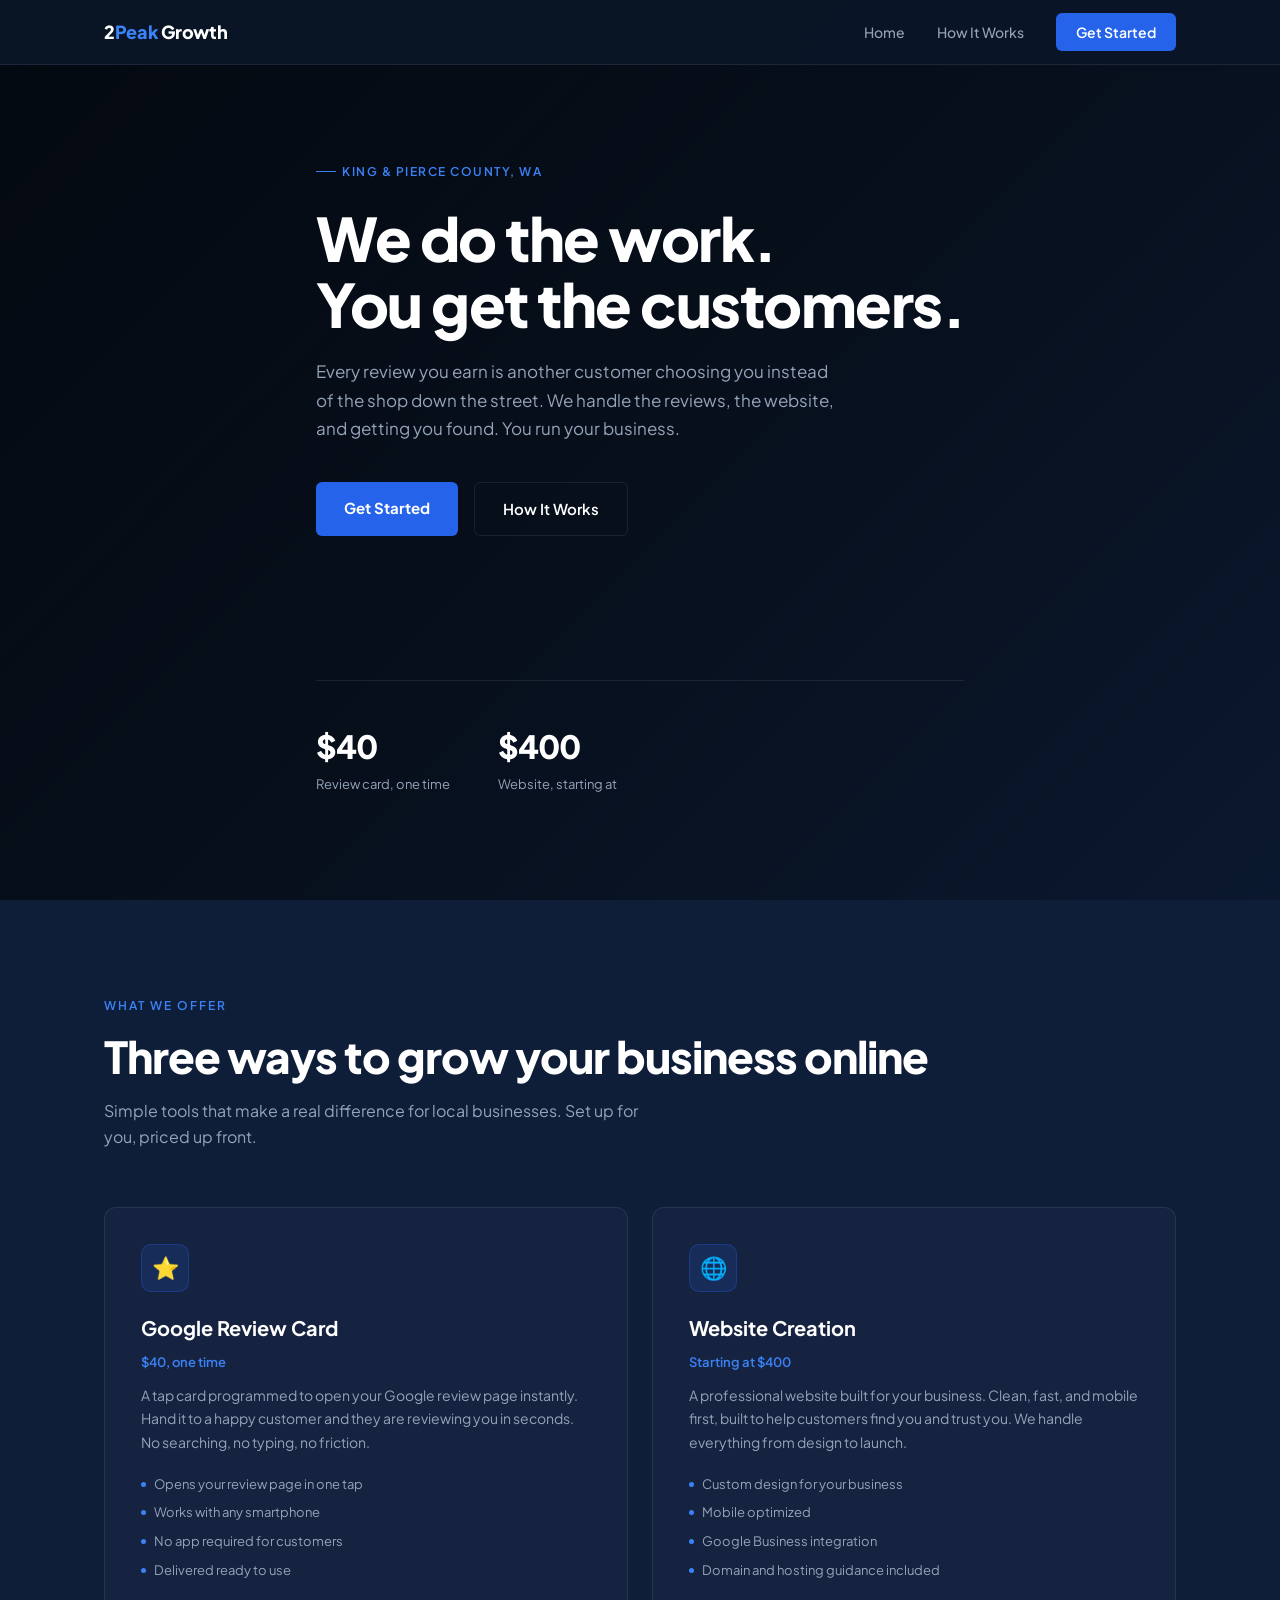
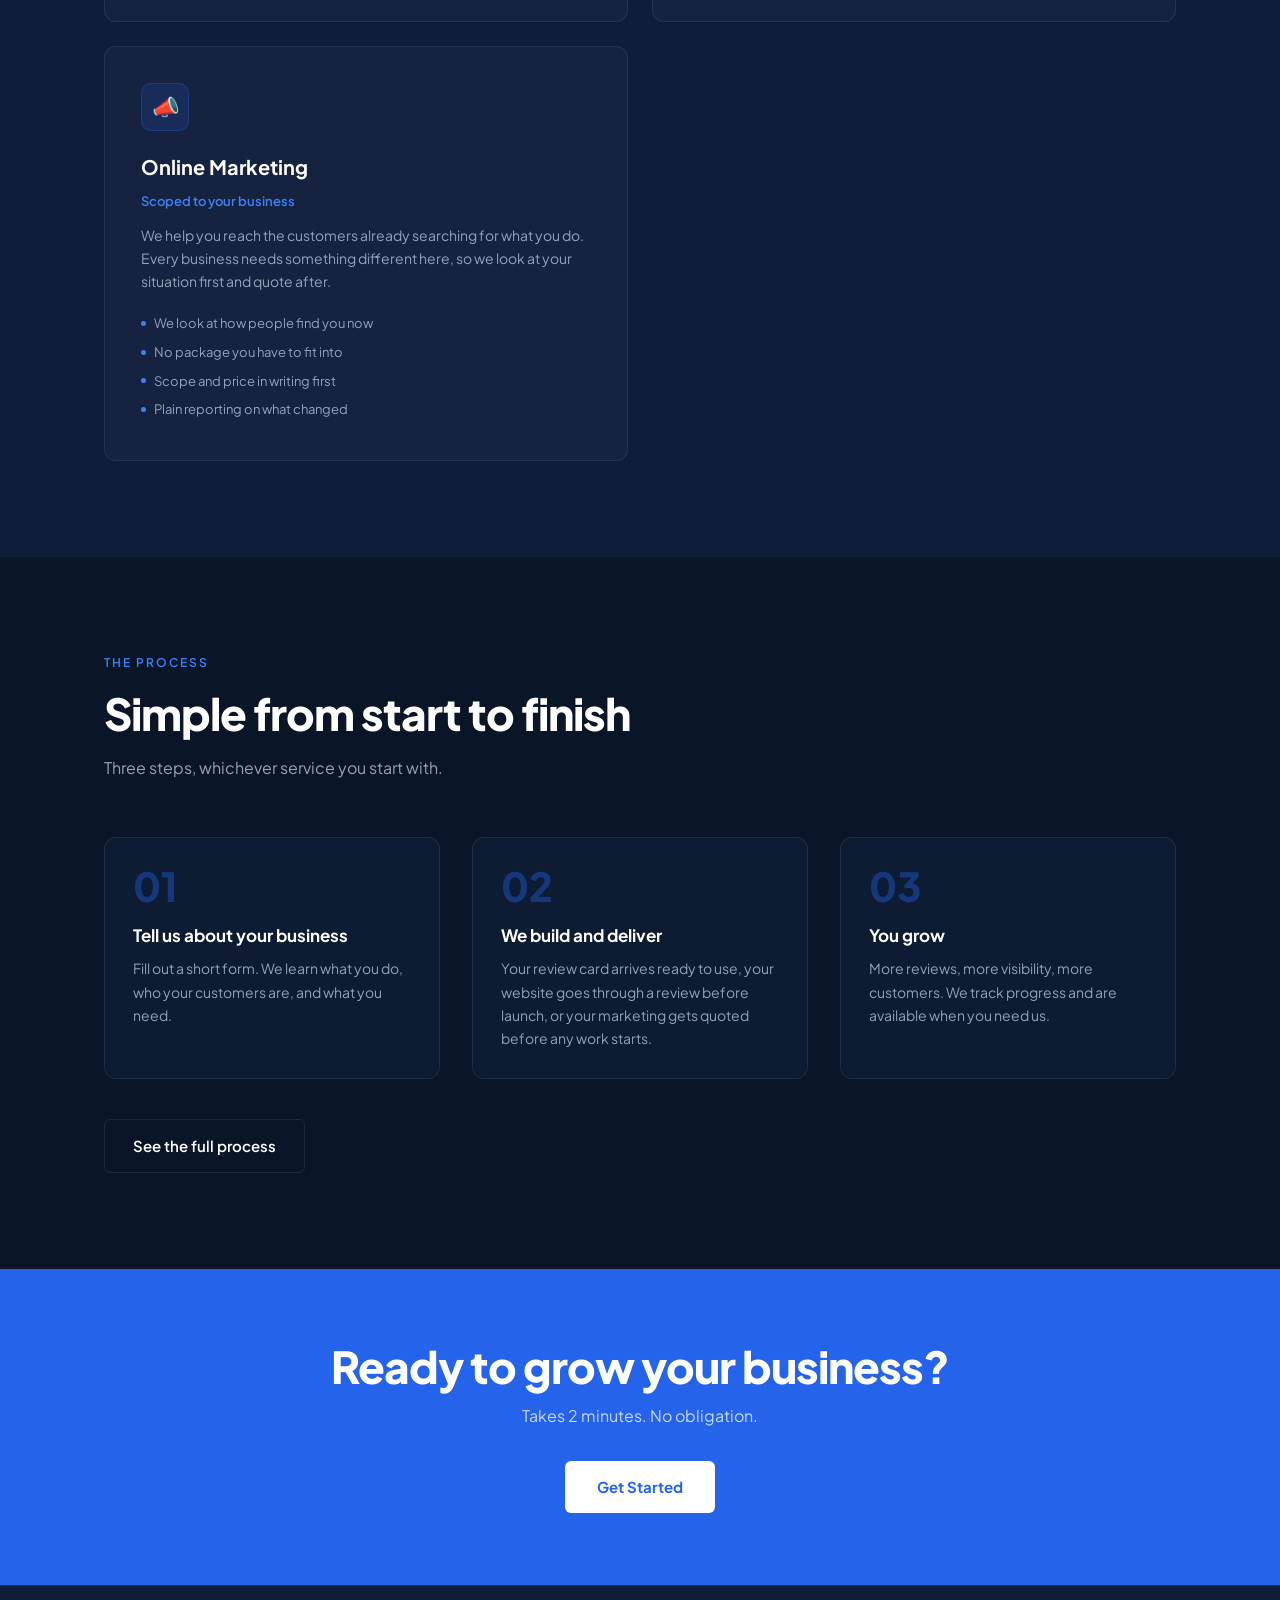
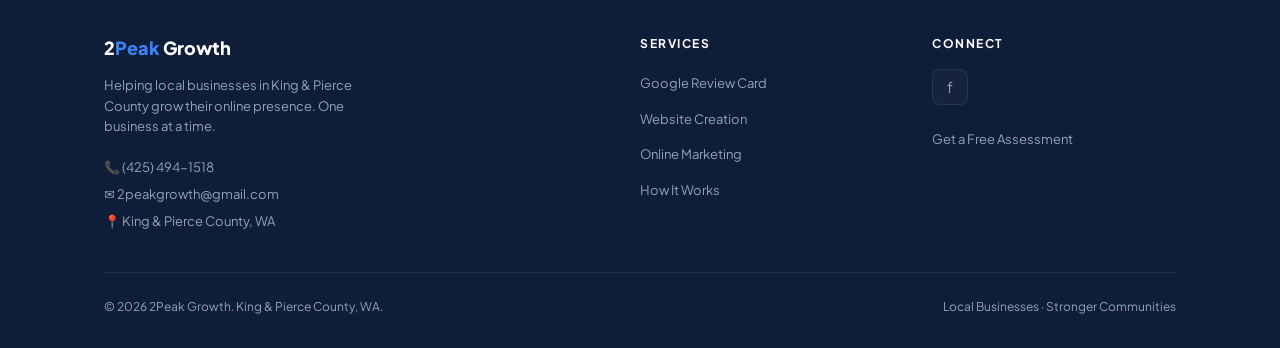
==== commit 188d8433: "Add files via upload" ====
--- a/index.html
+++ b/index.html
@@ -3,8 +3,8 @@
 <head>
   <meta charset="UTF-8">
   <meta name="viewport" content="width=device-width, initial-scale=1.0">
-  <meta name="description" content="2Peak Growth helps local businesses in King &amp; Pierce County grow their online presence through Google Reviews and professional websites.">
-  <title>2Peak Growth — Local Business Growth, King &amp; Pierce County WA</title>
+  <meta name="description" content="2Peak Growth helps local businesses in King &amp; Pierce County get more Google reviews, a real website, and customers who are already searching for them.">
+  <title>2Peak Growth | Local Business Growth in King &amp; Pierce County, WA</title>
   <link rel="stylesheet" href="css/style.css">
 </head>
 <body>
@@ -30,30 +30,26 @@
   <div class="container">
     <div class="hero-content">
       <div class="hero-location">King &amp; Pierce County, WA</div>
-      <h1>We help local businesses reach their<br><em>full potential.</em></h1>
+      <h1>We do the work.<br>You get the customers.</h1>
       <p class="hero-sub">
-        Our goal is to help your business grow by expanding its outreach abilities.
-        Website creation and NFC review cards are services we provide to
-        simplify the customer experience.
+        Every review you earn is another customer choosing you instead of the
+        shop down the street. We handle the reviews, the website, and getting
+        you found. You run your business.
       </p>
       <div class="hero-actions">
-        <a href="start.html" class="btn-primary">Get Started →</a>
+        <a href="start.html" class="btn-primary">Get Started</a>
         <a href="how-it-works.html" class="btn-ghost">How It Works</a>
       </div>
     </div>
     <div class="hero-stats">
       <div>
         <div class="stat-num">$40</div>
-        <div class="stat-label">Review card, one-time</div>
+        <div class="stat-label">Review card, one time</div>
       </div>
       <div>
         <div class="stat-num">$400</div>
         <div class="stat-label">Website, starting at</div>
       </div>
-      <div>
-        <div class="stat-num">1 tap</div>
-        <div class="stat-label">Opens your review page</div>
-      </div>
     </div>
   </div>
 </section>
@@ -62,24 +58,24 @@
 <section class="services">
   <div class="container">
     <div class="section-label">What We Offer</div>
-    <h2>Two ways to grow your business online</h2>
+    <h2>Three ways to grow your business online</h2>
     <p class="section-sub">
       Simple tools that make a real difference for local businesses.
-      No subscriptions, no complicated setup.
+      Set up for you, priced up front.
     </p>
     <div class="services-grid">
 
       <div class="service-card">
         <div class="service-icon">⭐</div>
         <div class="service-name">Google Review Card</div>
-        <div class="service-price">$40 — one time</div>
+        <div class="service-price">$40, one time</div>
         <p class="service-desc">
-          An NFC tap card programmed to open your Google review page instantly.
-          Hand it to a happy customer and they're reviewing you in seconds —
-          no searching, no typing, no friction.
+          A tap card programmed to open your Google review page instantly.
+          Hand it to a happy customer and they are reviewing you in seconds.
+          No searching, no typing, no friction.
         </p>
         <ul class="service-list">
-          <li>One tap opens your review page</li>
+          <li>Opens your review page in one tap</li>
           <li>Works with any smartphone</li>
           <li>No app required for customers</li>
           <li>Delivered ready to use</li>
@@ -91,15 +87,32 @@
         <div class="service-name">Website Creation</div>
         <div class="service-price">Starting at $400</div>
         <p class="service-desc">
-          A professional website built for your business — clean, fast,
-          mobile-first, and built to help customers find you and trust you.
-          We handle everything from design to launch.
+          A professional website built for your business. Clean, fast, and
+          mobile first, built to help customers find you and trust you. We
+          handle everything from design to launch.
         </p>
         <ul class="service-list">
           <li>Custom design for your business</li>
-          <li>Mobile-optimized</li>
+          <li>Mobile optimized</li>
           <li>Google Business integration</li>
-          <li>Domain &amp; hosting guidance included</li>
+          <li>Domain and hosting guidance included</li>
+        </ul>
+      </div>
+
+      <div class="service-card">
+        <div class="service-icon">📣</div>
+        <div class="service-name">Online Marketing</div>
+        <div class="service-price">Scoped to your business</div>
+        <p class="service-desc">
+          We help you reach the customers already searching for what you do.
+          Every business needs something different here, so we look at your
+          situation first and quote after.
+        </p>
+        <ul class="service-list">
+          <li>We look at how people find you now</li>
+          <li>No package you have to fit into</li>
+          <li>Scope and price in writing first</li>
+          <li>Plain reporting on what changed</li>
         </ul>
       </div>
 
@@ -114,7 +127,7 @@
     <div class="section-label">The Process</div>
     <h2>Simple from start to finish</h2>
     <p class="section-sub">
-      We do the work. You focus on your business.
+      Three steps, whichever service you start with.
     </p>
     <div class="steps-grid">
       <div class="step">
@@ -125,7 +138,7 @@
       <div class="step">
         <div class="step-num">02</div>
         <div class="step-title">We build and deliver</div>
-        <p class="step-desc">Your review card arrives ready to use, or your website goes through a review process before going live.</p>
+        <p class="step-desc">Your review card arrives ready to use, your website goes through a review before launch, or your marketing gets quoted before any work starts.</p>
       </div>
       <div class="step">
         <div class="step-num">03</div>
@@ -134,7 +147,7 @@
       </div>
     </div>
     <div style="margin-top:40px">
-      <a href="how-it-works.html" class="btn-ghost">See the full process →</a>
+      <a href="how-it-works.html" class="btn-ghost">See the full process</a>
     </div>
   </div>
 </section>
@@ -144,7 +157,7 @@
   <div class="container">
     <h2>Ready to grow your business?</h2>
     <p>Takes 2 minutes. No obligation.</p>
-    <a href="start.html" class="btn-white">Get Started →</a>
+    <a href="start.html" class="btn-white">Get Started</a>
   </div>
 </section>
 
@@ -156,7 +169,7 @@
         <div class="footer-brand">2<span>Peak</span> Growth</div>
         <p class="footer-tagline">
           Helping local businesses in King &amp; Pierce County grow their
-          online presence — one business at a time.
+          online presence. One business at a time.
         </p>
         <div class="footer-contact">
           <a href="tel:4254941518">📞 (425) 494-1518</a>
@@ -169,6 +182,7 @@
         <ul class="footer-links">
           <li><a href="start.html">Google Review Card</a></li>
           <li><a href="start.html">Website Creation</a></li>
+          <li><a href="start.html">Online Marketing</a></li>
           <li><a href="how-it-works.html">How It Works</a></li>
         </ul>
       </div>
--- a/css/style.css
+++ b/css/style.css
@@ -1,842 +1,527 @@
-/* ============================================================
-   2Peak Growth — style.css
-   Single stylesheet, no framework. Mobile-first.
-   ============================================================ */
-
-/* ---------- Reset ---------- */
-*,
-*::before,
-*::after {
-  box-sizing: border-box;
-}
-
-html,
-body,
-h1,
-h2,
-h3,
-h4,
-p,
-ul,
-ol,
-figure {
-  margin: 0;
-  padding: 0;
-}
-
-ul {
-  list-style: none;
-}
-
-a {
-  color: inherit;
-  text-decoration: none;
-}
-
-img,
-svg {
-  display: block;
-  max-width: 100%;
-}
-
-button {
-  font: inherit;
-  cursor: pointer;
-}
-
-/* ---------- Design tokens ---------- */
+/* 2Peak Growth — Main Stylesheet
+   Palette: deep navy + electric blue + white
+   Typography: Plus Jakarta Sans
+   ---------------------------------------- */
+
+@import url('https://fonts.googleapis.com/css2?family=Plus+Jakarta+Sans:wght@400;500;600;800&display=swap');
+
+/* ── Tokens ──────────────────────────────────────────────── */
 :root {
-  --color-bg: #ffffff;
-  --color-bg-alt: #f3f4f6;
-  --color-bg-off: #f8f8f8;
-  --color-text: #1a1a1a;
-  --color-text-muted: #4b5563;
-  --color-accent: #64748b;
-  --color-border: #e5e7eb;
-  --color-dark: #1a1a1a;
-  --color-blue: #2563eb;
-  --color-blue-dark: #1d4ed8;
-  --color-error: #dc2626;
-  --color-error-bg: #fef2f2;
-  --color-success: #059669;
-  --color-success-bg: #ecfdf5;
-
-  --font-heading: "Plus Jakarta Sans", -apple-system, BlinkMacSystemFont, "Segoe UI", sans-serif;
-  --font-body: "Inter", -apple-system, BlinkMacSystemFont, "Segoe UI", sans-serif;
-
-  --max-width: 1140px;
-  --radius: 10px;
-  --radius-sm: 6px;
-
-  --shadow-sm: 0 1px 2px rgba(26, 26, 26, 0.05);
-  --shadow-md: 0 4px 16px rgba(26, 26, 26, 0.08);
-}
-
+  --navy:       #0A1628;
+  --navy-mid:   #0F1E38;
+  --navy-light: #162340;
+  --blue:       #2563EB;
+  --blue-light: #3B82F6;
+  --blue-glow:  rgba(37, 99, 235, 0.15);
+  --white:      #FFFFFF;
+  --muted:      #94A3B8;
+  --border:     rgba(255,255,255,0.08);
+  --radius:     6px;
+  --max-w:      1120px;
+}
+
+/* ── Reset ───────────────────────────────────────────────── */
+*, *::before, *::after { box-sizing: border-box; margin: 0; padding: 0; }
+html { scroll-behavior: smooth; }
 body {
-  background: var(--color-bg);
-  color: var(--color-text);
-  font-family: var(--font-body);
-  font-weight: 400;
+  font-family: 'Plus Jakarta Sans', system-ui, sans-serif;
+  background: var(--navy);
+  color: var(--white);
   line-height: 1.6;
   -webkit-font-smoothing: antialiased;
 }
-
-h1,
-h2,
-h3,
-h4 {
-  font-family: var(--font-heading);
-  font-weight: 800;
-  line-height: 1.15;
-  color: var(--color-text);
-}
-
-h1 {
-  font-size: clamp(2.1rem, 5vw, 3.4rem);
-}
-
-h2 {
-  font-size: clamp(1.6rem, 3.5vw, 2.25rem);
-}
-
-h3 {
-  font-size: 1.25rem;
-  font-weight: 600;
-}
-
-p {
-  color: var(--color-text-muted);
-}
-
-.eyebrow {
-  display: inline-block;
-  font-family: var(--font-heading);
-  font-weight: 600;
-  font-size: 0.8rem;
-  letter-spacing: 0.08em;
-  text-transform: uppercase;
-  color: var(--color-accent);
-  margin-bottom: 0.75rem;
-}
-
-/* ---------- Layout helpers ---------- */
+img { display: block; max-width: 100%; }
+a { color: inherit; text-decoration: none; }
+
+/* ── Layout ──────────────────────────────────────────────── */
 .container {
-  width: 100%;
-  max-width: var(--max-width);
+  max-width: var(--max-w);
   margin: 0 auto;
   padding: 0 24px;
 }
 
-.section {
-  padding: 72px 0;
-}
-
-.section-alt {
-  background: var(--color-bg-alt);
-}
-
-.section-header {
-  max-width: 640px;
-  margin: 0 auto 40px;
-  text-align: center;
-}
-
-.section-header p {
-  margin-top: 12px;
-}
-
-/* ---------- Placeholder marker ---------- */
-.placeholder {
-  background: #fef3c7;
-  border: 1px dashed #f59e0b;
-  padding: 2px 6px;
-  border-radius: 3px;
-  font-size: 12px;
-  color: #92400e;
-  font-family: var(--font-body);
+/* ── Navigation ──────────────────────────────────────────── */
+nav {
+  position: fixed;
+  top: 0; left: 0; right: 0;
+  z-index: 100;
+  background: rgba(10, 22, 40, 0.92);
+  backdrop-filter: blur(12px);
+  border-bottom: 1px solid var(--border);
+}
+.nav-inner {
+  display: flex;
+  align-items: center;
+  justify-content: space-between;
+  height: 64px;
+}
+.nav-logo {
+  font-size: 18px;
+  font-weight: 800;
+  letter-spacing: -0.3px;
+  color: var(--white);
+}
+.nav-logo span { color: var(--blue-light); }
+.nav-links {
+  display: flex;
+  align-items: center;
+  gap: 32px;
+  list-style: none;
+}
+.nav-links a {
+  font-size: 14px;
   font-weight: 500;
-  display: inline-block;
-}
-
-/* ---------- Buttons ---------- */
-.btn {
-  display: inline-flex;
-  align-items: center;
-  justify-content: center;
-  gap: 8px;
-  min-height: 48px;
-  padding: 0 28px;
-  border-radius: var(--radius-sm);
-  font-family: var(--font-heading);
-  font-weight: 600;
-  font-size: 0.95rem;
-  border: 1px solid transparent;
-  transition: transform 0.12s ease, background-color 0.12s ease, border-color 0.12s ease;
-  white-space: nowrap;
-}
-
-.btn:active {
-  transform: translateY(1px);
-}
-
-.btn-primary {
-  background: var(--color-dark);
-  color: #ffffff;
-}
-
-.btn-primary:hover {
-  background: #333333;
-}
-
-.btn-blue {
-  background: var(--color-blue);
-  color: #ffffff;
-}
-
-.btn-blue:hover {
-  background: var(--color-blue-dark);
-}
-
-.btn-ghost {
-  background: transparent;
-  color: var(--color-text);
-  border-color: var(--color-border);
-}
-
-.btn-ghost:hover {
-  border-color: var(--color-accent);
-  background: var(--color-bg-alt);
-}
-
-.btn-block {
-  width: 100%;
-}
-
-/* ---------- Header / Nav ---------- */
-.site-header {
-  position: sticky;
-  top: 0;
-  z-index: 50;
-  background: rgba(255, 255, 255, 0.92);
-  backdrop-filter: saturate(180%) blur(8px);
-  border-bottom: 1px solid var(--color-border);
-}
-
-.nav {
-  display: flex;
-  align-items: center;
-  justify-content: space-between;
-  height: 72px;
-}
-
-.logo {
-  font-family: var(--font-heading);
-  font-weight: 800;
-  font-size: 1.25rem;
-  letter-spacing: -0.01em;
-  color: var(--color-text);
-}
-
-.logo span {
-  color: var(--color-accent);
-}
-
-.nav-links {
-  display: flex;
-  align-items: center;
-  gap: 8px;
-}
-
-.nav-links a:not(.btn) {
-  display: inline-flex;
-  align-items: center;
-  height: 44px;
-  padding: 0 14px;
-  font-weight: 500;
-  color: var(--color-text-muted);
-  border-radius: var(--radius-sm);
-  transition: color 0.12s ease, background-color 0.12s ease;
-}
-
-.nav-links a:not(.btn):hover {
-  color: var(--color-text);
-  background: var(--color-bg-alt);
-}
-
+  color: var(--muted);
+  transition: color 0.2s;
+}
+.nav-links a:hover { color: var(--white); }
 .nav-cta {
-  margin-left: 8px;
-}
-
-.nav-toggle {
+  background: var(--blue);
+  color: var(--white) !important;
+  padding: 10px 20px;
+  border-radius: var(--radius);
+  font-weight: 600 !important;
+  font-size: 14px !important;
+  transition: background 0.2s !important;
+}
+.nav-cta:hover { background: var(--blue-light) !important; }
+.nav-hamburger {
   display: none;
   flex-direction: column;
-  justify-content: center;
   gap: 5px;
-  width: 44px;
-  height: 44px;
-  background: transparent;
-  border: 1px solid var(--color-border);
-  border-radius: var(--radius-sm);
-}
-
-.nav-toggle span {
+  cursor: pointer;
+  padding: 4px;
+}
+.nav-hamburger span {
   display: block;
-  width: 20px;
+  width: 22px;
   height: 2px;
-  margin: 0 auto;
-  background: var(--color-text);
-  transition: transform 0.2s ease, opacity 0.2s ease;
-}
-
-.nav-toggle.is-open span:nth-child(1) {
-  transform: translateY(7px) rotate(45deg);
-}
-
-.nav-toggle.is-open span:nth-child(2) {
-  opacity: 0;
-}
-
-.nav-toggle.is-open span:nth-child(3) {
-  transform: translateY(-7px) rotate(-45deg);
-}
-
-@media (max-width: 767px) {
-  .nav-toggle {
-    display: flex;
-  }
-
-  .nav-links {
-    position: absolute;
-    top: 72px;
-    left: 0;
-    right: 0;
-    flex-direction: column;
-    align-items: stretch;
-    background: #ffffff;
-    border-bottom: 1px solid var(--color-border);
-    padding: 12px 24px 20px;
-    gap: 4px;
-    display: none;
-  }
-
-  .nav-links.is-open {
-    display: flex;
-  }
-
-  .nav-links a:not(.btn) {
-    height: 48px;
-    width: 100%;
-  }
-
-  .nav-cta {
-    margin-left: 0;
-    margin-top: 8px;
-  }
-}
-
-/* ---------- Hero ---------- */
+  background: var(--white);
+  border-radius: 2px;
+  transition: all 0.3s;
+}
+
+/* ── Hero ────────────────────────────────────────────────── */
 .hero {
   position: relative;
+  min-height: 100vh;
+  display: flex;
+  align-items: center;
   overflow: hidden;
-  padding: 96px 0 80px;
-}
-
+  padding-top: 64px;
+}
 .hero-bg {
   position: absolute;
   inset: 0;
-  z-index: 0;
-  pointer-events: none;
-  opacity: 0.6;
-}
-
-.hero-bg svg {
-  width: 100%;
-  height: 100%;
-}
-
-.hero-inner {
+  background-image: url('https://images.unsplash.com/photo-1502175353174-a7a70e73b362?auto=format&fit=crop&w=1920&q=80');
+  background-size: cover;
+  background-position: center 30%;
+  filter: brightness(0.35);
+}
+.hero-bg::after {
+  content: '';
+  position: absolute;
+  inset: 0;
+  background: linear-gradient(
+    135deg,
+    rgba(10,22,40,0.9) 0%,
+    rgba(10,22,40,0.5) 50%,
+    rgba(37,99,235,0.15) 100%
+  );
+}
+.hero-content {
   position: relative;
-  z-index: 1;
-  max-width: 720px;
-}
-
-.hero h1 {
+  z-index: 2;
+  max-width: 680px;
+  padding: 80px 0;
+}
+.hero-location {
+  display: inline-flex;
+  align-items: center;
+  gap: 6px;
+  font-size: 12px;
+  font-weight: 600;
+  letter-spacing: 1.5px;
+  color: var(--blue-light);
+  text-transform: uppercase;
+  margin-bottom: 24px;
+}
+.hero-location::before {
+  content: '';
+  display: block;
+  width: 20px;
+  height: 1px;
+  background: var(--blue-light);
+}
+h1 {
+  font-size: clamp(36px, 5vw, 60px);
+  font-weight: 800;
+  line-height: 1.1;
+  letter-spacing: -1.5px;
   margin-bottom: 20px;
 }
-
+h1 em {
+  font-style: normal;
+  color: var(--blue-light);
+}
 .hero-sub {
-  font-size: 1.15rem;
+  font-size: 17px;
+  color: var(--muted);
+  line-height: 1.65;
+  max-width: 520px;
+  margin-bottom: 40px;
+}
+.hero-actions {
+  display: flex;
+  gap: 16px;
+  flex-wrap: wrap;
+}
+.btn-primary {
+  background: var(--blue);
+  color: var(--white);
+  padding: 14px 28px;
+  border-radius: var(--radius);
+  font-weight: 700;
+  font-size: 15px;
+  border: none;
+  cursor: pointer;
+  transition: background 0.2s, transform 0.15s;
+  display: inline-block;
+}
+.btn-primary:hover {
+  background: var(--blue-light);
+  transform: translateY(-1px);
+}
+.btn-ghost {
+  background: transparent;
+  color: var(--white);
+  padding: 14px 28px;
+  border-radius: var(--radius);
+  font-weight: 600;
+  font-size: 15px;
+  border: 1px solid var(--border);
+  cursor: pointer;
+  transition: border-color 0.2s, background 0.2s;
+  display: inline-block;
+}
+.btn-ghost:hover {
+  border-color: rgba(255,255,255,0.3);
+  background: rgba(255,255,255,0.04);
+}
+.hero-stats {
+  position: relative;
+  z-index: 2;
+  display: flex;
+  gap: 48px;
+  margin-top: 64px;
+  padding-top: 40px;
+  border-top: 1px solid var(--border);
+}
+.stat-num {
+  font-size: 32px;
+  font-weight: 800;
+  color: var(--white);
+  letter-spacing: -1px;
+}
+.stat-label {
+  font-size: 13px;
+  color: var(--muted);
+  margin-top: 2px;
+}
+
+/* ── Section base ────────────────────────────────────────── */
+section {
+  padding: 96px 0;
+}
+.section-label {
+  font-size: 12px;
+  font-weight: 600;
+  letter-spacing: 2px;
+  text-transform: uppercase;
+  color: var(--blue-light);
+  margin-bottom: 16px;
+}
+h2 {
+  font-size: clamp(28px, 3.5vw, 44px);
+  font-weight: 800;
+  letter-spacing: -1px;
+  line-height: 1.15;
+  margin-bottom: 16px;
+}
+.section-sub {
+  font-size: 16px;
+  color: var(--muted);
   max-width: 560px;
+  line-height: 1.65;
+}
+
+/* ── Services ────────────────────────────────────────────── */
+.services {
+  background: var(--navy-mid);
+}
+.services-grid {
+  display: grid;
+  grid-template-columns: 1fr 1fr;
+  gap: 24px;
+  margin-top: 56px;
+}
+.service-card {
+  background: var(--navy-light);
+  border: 1px solid var(--border);
+  border-radius: 12px;
+  padding: 36px;
+  transition: border-color 0.2s, transform 0.2s;
+}
+.service-card:hover {
+  border-color: var(--blue);
+  transform: translateY(-2px);
+}
+.service-icon {
+  width: 48px;
+  height: 48px;
+  background: var(--blue-glow);
+  border-radius: 10px;
+  display: flex;
+  align-items: center;
+  justify-content: center;
+  font-size: 22px;
+  margin-bottom: 20px;
+  border: 1px solid rgba(37,99,235,0.3);
+}
+.service-name {
+  font-size: 20px;
+  font-weight: 700;
+  margin-bottom: 8px;
+}
+.service-price {
+  font-size: 13px;
+  color: var(--blue-light);
+  font-weight: 600;
+  margin-bottom: 12px;
+}
+.service-desc {
+  font-size: 14px;
+  color: var(--muted);
+  line-height: 1.65;
+}
+.service-list {
+  list-style: none;
+  margin-top: 16px;
+}
+.service-list li {
+  font-size: 13px;
+  color: var(--muted);
+  padding: 4px 0;
+  display: flex;
+  align-items: center;
+  gap: 8px;
+}
+.service-list li::before {
+  content: '';
+  width: 5px;
+  height: 5px;
+  border-radius: 50%;
+  background: var(--blue-light);
+  flex-shrink: 0;
+}
+
+/* ── How it works ────────────────────────────────────────── */
+.steps {
+  position: relative;
+}
+.steps-bg {
+  position: absolute;
+  inset: 0;
+  background-image: url('https://images.unsplash.com/photo-1464822759023-fed622ff2c3b?auto=format&fit=crop&w=1920&q=80');
+  background-size: cover;
+  background-position: center;
+  filter: brightness(0.12);
+}
+.steps-inner {
+  position: relative;
+  z-index: 2;
+}
+.steps-grid {
+  display: grid;
+  grid-template-columns: repeat(3, 1fr);
+  gap: 32px;
+  margin-top: 56px;
+}
+.step {
+  padding: 28px;
+  background: rgba(15, 30, 56, 0.7);
+  border: 1px solid var(--border);
+  border-radius: 12px;
+  backdrop-filter: blur(8px);
+}
+.step-num {
+  font-size: 40px;
+  font-weight: 800;
+  color: var(--blue);
+  opacity: 0.4;
+  line-height: 1;
+  margin-bottom: 16px;
+}
+.step-title {
+  font-size: 17px;
+  font-weight: 700;
+  margin-bottom: 8px;
+}
+.step-desc {
+  font-size: 14px;
+  color: var(--muted);
+  line-height: 1.65;
+}
+
+/* ── CTA band ────────────────────────────────────────────── */
+.cta-band {
+  background: var(--blue);
+  padding: 72px 0;
+  text-align: center;
+}
+.cta-band h2 {
+  color: var(--white);
+  margin-bottom: 12px;
+}
+.cta-band p {
+  color: rgba(255,255,255,0.75);
+  font-size: 16px;
   margin-bottom: 32px;
 }
-
-.hero-actions {
-  display: flex;
-  flex-wrap: wrap;
-  gap: 14px;
-}
-
-/* ---------- Stats ---------- */
-.stat-grid {
+.btn-white {
+  background: var(--white);
+  color: var(--blue);
+  padding: 14px 32px;
+  border-radius: var(--radius);
+  font-weight: 700;
+  font-size: 15px;
+  display: inline-block;
+  transition: opacity 0.2s;
+}
+.btn-white:hover { opacity: 0.9; }
+
+/* ── Footer ──────────────────────────────────────────────── */
+footer {
+  background: var(--navy-mid);
+  border-top: 1px solid var(--border);
+  padding: 48px 0 32px;
+}
+.footer-inner {
   display: grid;
-  grid-template-columns: 1fr;
-  gap: 20px;
-}
-
-@media (min-width: 640px) {
-  .stat-grid {
-    grid-template-columns: repeat(3, 1fr);
-  }
-}
-
-.stat-card {
-  background: var(--color-bg);
-  border: 1px solid var(--color-border);
-  border-radius: var(--radius);
-  padding: 28px 24px;
-  text-align: center;
-}
-
-.stat-number {
-  font-family: var(--font-heading);
+  grid-template-columns: 2fr 1fr 1fr;
+  gap: 48px;
+  margin-bottom: 40px;
+}
+.footer-brand {
+  font-size: 18px;
   font-weight: 800;
-  font-size: 2.25rem;
-  color: var(--color-text);
-  display: block;
-  margin-bottom: 8px;
-}
-
-.stat-card p {
-  font-size: 0.95rem;
-}
-
-/* ---------- Service cards ---------- */
-.card-grid {
-  display: grid;
-  grid-template-columns: 1fr;
-  gap: 24px;
-}
-
-@media (min-width: 720px) {
-  .card-grid {
-    grid-template-columns: repeat(2, 1fr);
-  }
-}
-
-.service-card {
-  background: var(--color-bg);
-  border: 1px solid var(--color-border);
-  border-radius: var(--radius);
-  padding: 36px 32px;
-  display: flex;
-  flex-direction: column;
-  gap: 16px;
-  transition: box-shadow 0.15s ease, transform 0.15s ease;
-}
-
-.service-card:hover {
-  box-shadow: var(--shadow-md);
-  transform: translateY(-2px);
-}
-
-.service-icon {
-  width: 52px;
-  height: 52px;
-  border-radius: var(--radius-sm);
-  background: var(--color-bg-alt);
-  display: flex;
-  align-items: center;
-  justify-content: center;
-  color: var(--color-accent);
-}
-
-.service-price {
-  font-family: var(--font-heading);
-  font-weight: 800;
-  font-size: 1.5rem;
-  color: var(--color-text);
-}
-
-.service-card .btn {
-  margin-top: 8px;
-  align-self: flex-start;
-}
-
-/* ---------- Steps ---------- */
-.steps {
-  display: grid;
-  grid-template-columns: 1fr;
-  gap: 24px;
-}
-
-@media (min-width: 720px) {
-  .steps {
-    grid-template-columns: repeat(3, 1fr);
-  }
-}
-
-.step {
-  position: relative;
-  padding: 32px 24px 28px;
-  background: var(--color-bg);
-  border: 1px solid var(--color-border);
-  border-radius: var(--radius);
-}
-
-.step-number {
-  width: 40px;
-  height: 40px;
-  border-radius: 50%;
-  background: var(--color-dark);
-  color: #fff;
-  font-family: var(--font-heading);
-  font-weight: 800;
-  display: flex;
-  align-items: center;
-  justify-content: center;
-  margin-bottom: 16px;
-}
-
-.step h3 {
-  margin-bottom: 8px;
-}
-
-.step p {
-  font-size: 0.95rem;
-}
-
-.how-block {
-  margin-bottom: 64px;
-}
-
-.how-block:last-child {
-  margin-bottom: 0;
-}
-
-.how-block-header {
-  margin-bottom: 32px;
-}
-
-.how-block-header h2 {
-  margin-bottom: 8px;
-}
-
-/* ---------- Results teaser / coming soon ---------- */
-.teaser-box {
-  max-width: 640px;
-  margin: 0 auto;
-  text-align: center;
-  background: var(--color-bg);
-  border: 1px dashed var(--color-border);
-  border-radius: var(--radius);
-  padding: 56px 32px;
-}
-
-.teaser-icon {
-  width: 56px;
-  height: 56px;
-  margin: 0 auto 20px;
-  border-radius: 50%;
-  background: var(--color-bg-alt);
-  display: flex;
-  align-items: center;
-  justify-content: center;
-  color: var(--color-accent);
-}
-
-.teaser-box h2 {
-  margin-bottom: 10px;
-}
-
-.teaser-box p {
-  margin-bottom: 0;
-}
-
-/* ---------- CTA band ---------- */
-.cta-band {
-  background: var(--color-dark);
-  padding: 64px 0;
-  text-align: center;
-}
-
-.cta-band h2 {
-  color: #ffffff;
   margin-bottom: 12px;
 }
-
-.cta-band p {
-  color: #d1d5db;
-  margin-bottom: 28px;
-}
-
-.cta-band .btn-primary {
-  background: #ffffff;
-  color: var(--color-dark);
-}
-
-.cta-band .btn-primary:hover {
-  background: #e5e7eb;
-}
-
-/* ---------- Footer ---------- */
-.site-footer {
-  background: var(--color-bg-alt);
-  border-top: 1px solid var(--color-border);
-  padding: 56px 0 28px;
-}
-
-.footer-grid {
-  display: grid;
-  grid-template-columns: 1fr;
-  gap: 36px;
-  margin-bottom: 36px;
-}
-
-@media (min-width: 640px) {
-  .footer-grid {
-    grid-template-columns: 1.4fr 1fr 1fr;
-  }
-}
-
-.footer-brand p {
-  margin-top: 12px;
-  font-size: 0.9rem;
+.footer-brand span { color: var(--blue-light); }
+.footer-tagline {
+  font-size: 13px;
+  color: var(--muted);
+  line-height: 1.6;
   max-width: 280px;
 }
-
-.footer-col h4 {
-  font-size: 0.85rem;
-  letter-spacing: 0.04em;
-  text-transform: uppercase;
-  color: var(--color-accent);
-  margin-bottom: 14px;
-}
-
-.footer-col ul li {
-  margin-bottom: 10px;
-}
-
-.footer-col ul li a {
-  font-size: 0.95rem;
-  color: var(--color-text-muted);
-}
-
-.footer-col ul li a:hover {
-  color: var(--color-text);
-}
-
-.footer-bottom {
-  border-top: 1px solid var(--color-border);
-  padding-top: 24px;
-  display: flex;
-  flex-wrap: wrap;
-  gap: 12px;
-  justify-content: space-between;
-  font-size: 0.85rem;
-  color: var(--color-text-muted);
-}
-
-/* ---------- Forms ---------- */
-.form-page {
-  padding: 64px 0 96px;
-}
-
-.form-wrap {
-  max-width: 640px;
-  margin: 0 auto;
-}
-
-.form-intro {
-  text-align: center;
-  margin-bottom: 40px;
-}
-
-.form-intro p {
-  margin-top: 10px;
-}
-
-.lead-form {
-  background: var(--color-bg);
-  border: 1px solid var(--color-border);
-  border-radius: var(--radius);
-  padding: 36px;
-  display: grid;
-  gap: 22px;
-}
-
-@media (max-width: 480px) {
-  .lead-form {
-    padding: 24px 20px;
-  }
-}
-
-.field {
+.footer-contact {
+  margin-top: 20px;
   display: flex;
   flex-direction: column;
   gap: 6px;
 }
-
-.field label {
-  font-family: var(--font-heading);
-  font-weight: 600;
-  font-size: 0.9rem;
-}
-
-.field .hint {
-  font-size: 0.8rem;
-  color: var(--color-text-muted);
-  font-weight: 400;
-}
-
-.field input[type="text"],
-.field input[type="email"],
-.field input[type="tel"],
-.field input[type="number"],
-.field input[type="url"],
-.field textarea {
-  min-height: 48px;
-  padding: 0 14px;
-  border: 1px solid var(--color-border);
-  border-radius: var(--radius-sm);
-  font-family: var(--font-body);
-  font-size: 0.95rem;
-  background: var(--color-bg);
-  color: var(--color-text);
-  transition: border-color 0.12s ease;
-}
-
-.field textarea {
-  min-height: 120px;
-  padding: 12px 14px;
-  resize: vertical;
-}
-
-.field input:focus,
-.field textarea:focus {
-  outline: none;
-  border-color: var(--color-accent);
-}
-
-.field.has-error input,
-.field.has-error textarea {
-  border-color: var(--color-error);
-  background: var(--color-error-bg);
-}
-
-.field-error {
-  display: none;
-  font-size: 0.82rem;
-  color: var(--color-error);
-}
-
-.field.has-error .field-error {
-  display: block;
-}
-
-.radio-group {
-  display: flex;
-  flex-wrap: wrap;
+.footer-contact a {
+  font-size: 13px;
+  color: var(--muted);
+  transition: color 0.2s;
+}
+.footer-contact a:hover { color: var(--white); }
+.footer-heading {
+  font-size: 12px;
+  font-weight: 700;
+  letter-spacing: 1.5px;
+  text-transform: uppercase;
+  color: var(--white);
+  margin-bottom: 16px;
+}
+.footer-links {
+  list-style: none;
+  display: flex;
+  flex-direction: column;
   gap: 10px;
 }
-
-.radio-option {
-  flex: 1 1 140px;
-  position: relative;
-}
-
-.radio-option input {
-  position: absolute;
-  opacity: 0;
-  width: 44px;
-  height: 44px;
-  cursor: pointer;
-}
-
-.radio-option label {
+.footer-links a {
+  font-size: 13px;
+  color: var(--muted);
+  transition: color 0.2s;
+}
+.footer-links a:hover { color: var(--white); }
+.footer-social {
+  display: flex;
+  gap: 12px;
+  margin-top: 4px;
+}
+.social-icon {
+  width: 36px;
+  height: 36px;
+  border-radius: 8px;
+  background: var(--navy-light);
+  border: 1px solid var(--border);
   display: flex;
   align-items: center;
   justify-content: center;
-  min-height: 48px;
-  padding: 0 12px;
-  border: 1px solid var(--color-border);
-  border-radius: var(--radius-sm);
-  font-weight: 500;
-  font-size: 0.9rem;
-  text-align: center;
-  transition: border-color 0.12s ease, background-color 0.12s ease;
-}
-
-.radio-option input:checked + label {
-  border-color: var(--color-dark);
-  background: var(--color-bg-alt);
-}
-
-.radio-option input:focus-visible + label {
-  outline: 2px solid var(--color-blue);
-  outline-offset: 2px;
-}
-
-.form-status {
-  display: none;
-  padding: 16px 18px;
-  border-radius: var(--radius-sm);
-  font-size: 0.95rem;
-  font-weight: 500;
-}
-
-.form-status.is-visible {
-  display: block;
-}
-
-.form-status.is-success {
-  background: var(--color-success-bg);
-  color: var(--color-success);
-  border: 1px solid #a7f3d0;
-}
-
-.form-status.is-error {
-  background: var(--color-error-bg);
-  color: var(--color-error);
-  border: 1px solid #fecaca;
-}
-
-.required-note {
-  font-size: 0.85rem;
-  color: var(--color-text-muted);
-  margin-top: -6px;
-}
-
-.lead-form[hidden] {
-  display: none;
-}
-
-/* ---------- Placeholder pages (results / portfolio / pricing) ---------- */
-.coming-soon {
-  padding: 96px 0;
-}
-
-.coming-soon .teaser-box {
-  padding: 64px 40px;
-}
-
-.coming-soon .teaser-box .btn {
-  margin-top: 24px;
-}
-
-/* ---------- Utility ---------- */
-.mt-0 {
-  margin-top: 0;
-}
-
-.text-center {
-  text-align: center;
-}
-
-.visually-hidden {
-  position: absolute;
-  width: 1px;
-  height: 1px;
-  overflow: hidden;
-  clip: rect(0 0 0 0);
-  white-space: nowrap;
-}
+  font-size: 15px;
+  color: var(--muted);
+  transition: border-color 0.2s, color 0.2s;
+}
+.social-icon:hover {
+  border-color: var(--blue);
+  color: var(--white);
+}
+.footer-bottom {
+  border-top: 1px solid var(--border);
+  padding-top: 24px;
+  display: flex;
+  justify-content: space-between;
+  align-items: center;
+}
+.footer-copy {
+  font-size: 12px;
+  color: var(--muted);
+}
+
+/* ── Placeholder styling ─────────────────────────────────── */
+.placeholder {
+  background: rgba(245, 158, 11, 0.12);
+  border: 1px dashed rgba(245, 158, 11, 0.5);
+  padding: 2px 8px;
+  border-radius: 4px;
+  font-size: 12px;
+  color: #F59E0B;
+}
+
+/* ── Responsive ──────────────────────────────────────────── */
+@media (max-width: 768px) {
+  .nav-links { display: none; }
+  .nav-hamburger { display: flex; }
+  .nav-links.open {
+    display: flex;
+    flex-direction: column;
+    position: fixed;
+    top: 64px; left: 0; right: 0;
+    background: var(--navy-mid);
+    padding: 24px;
+    gap: 20px;
+    border-bottom: 1px solid var(--border);
+  }
+  .hero-stats { flex-wrap: wrap; gap: 28px; }
+  .services-grid { grid-template-columns: 1fr; }
+  .steps-grid { grid-template-columns: 1fr; }
+  .footer-inner { grid-template-columns: 1fr; gap: 32px; }
+  .footer-bottom { flex-direction: column; gap: 12px; text-align: center; }
+  h1 { letter-spacing: -0.5px; }
+}
+@media (max-width: 480px) {
+  .hero-actions { flex-direction: column; }
+  .btn-primary, .btn-ghost { text-align: center; }
+}
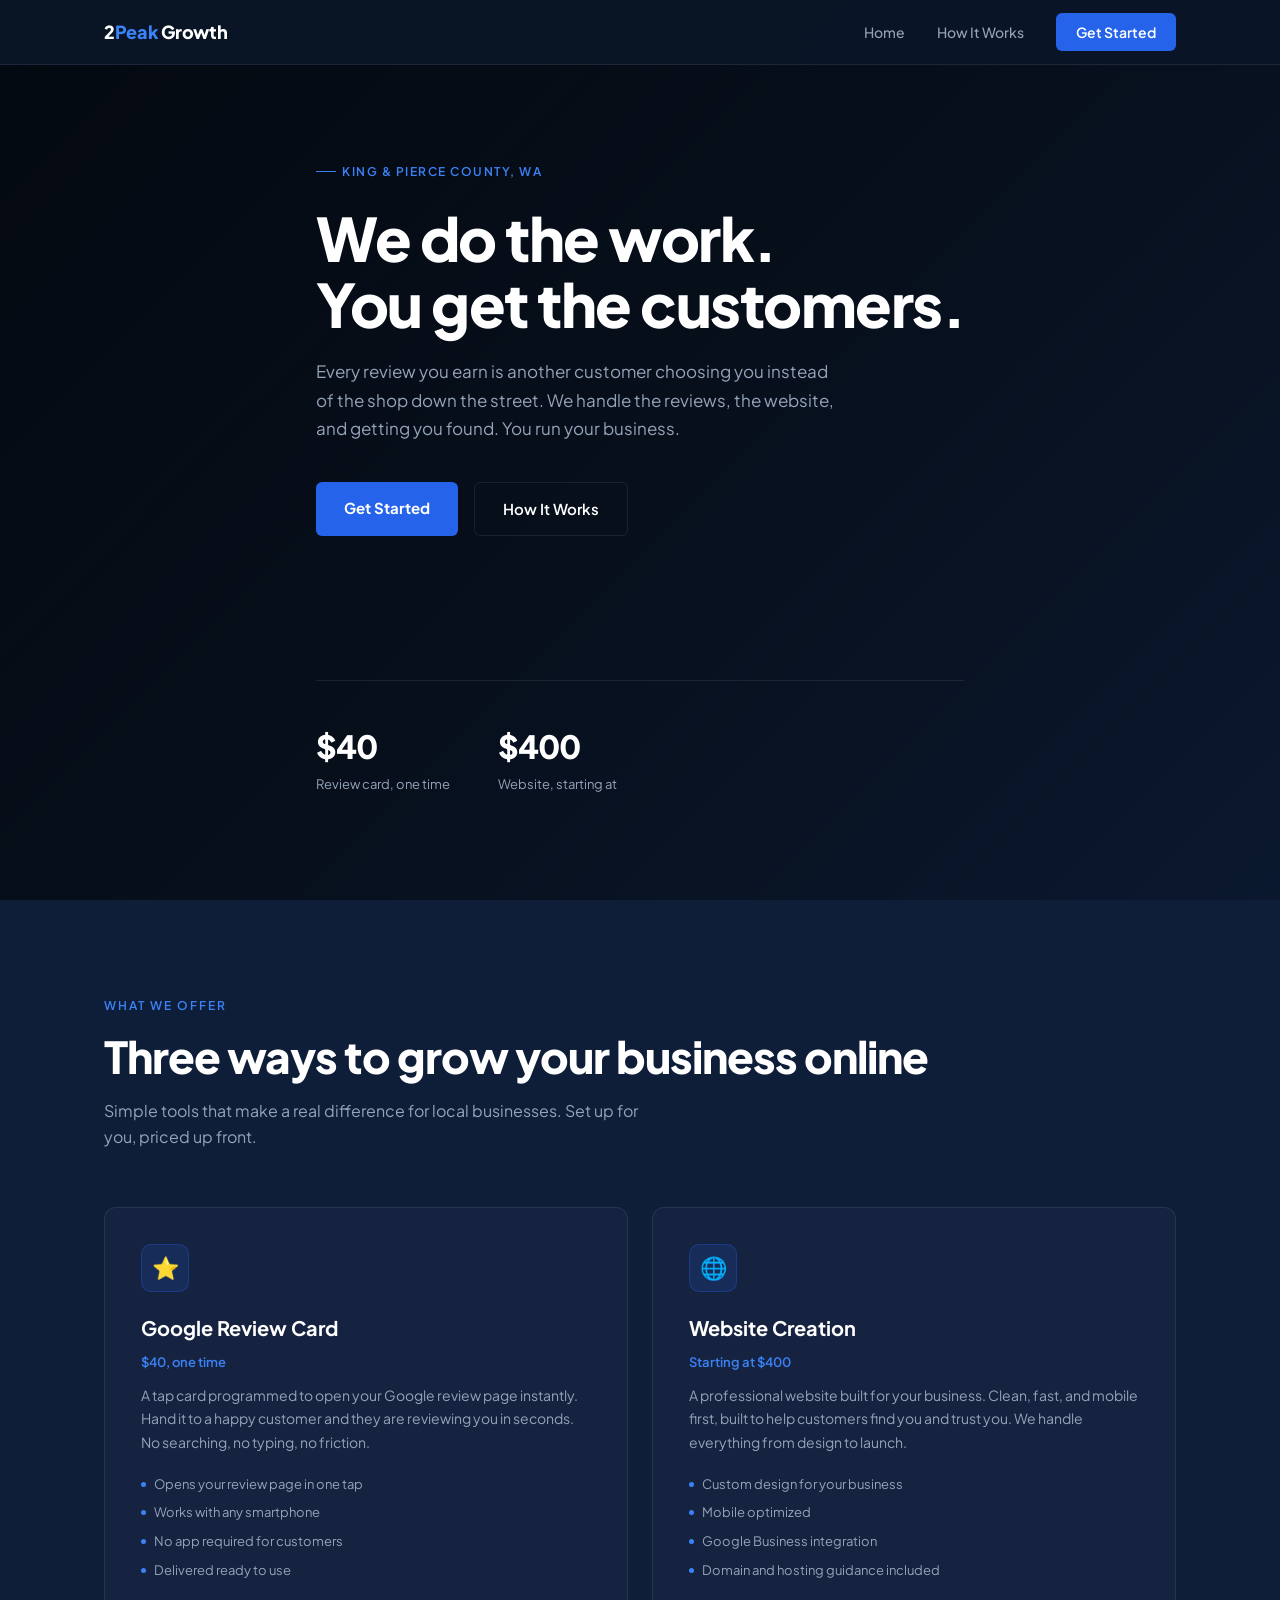
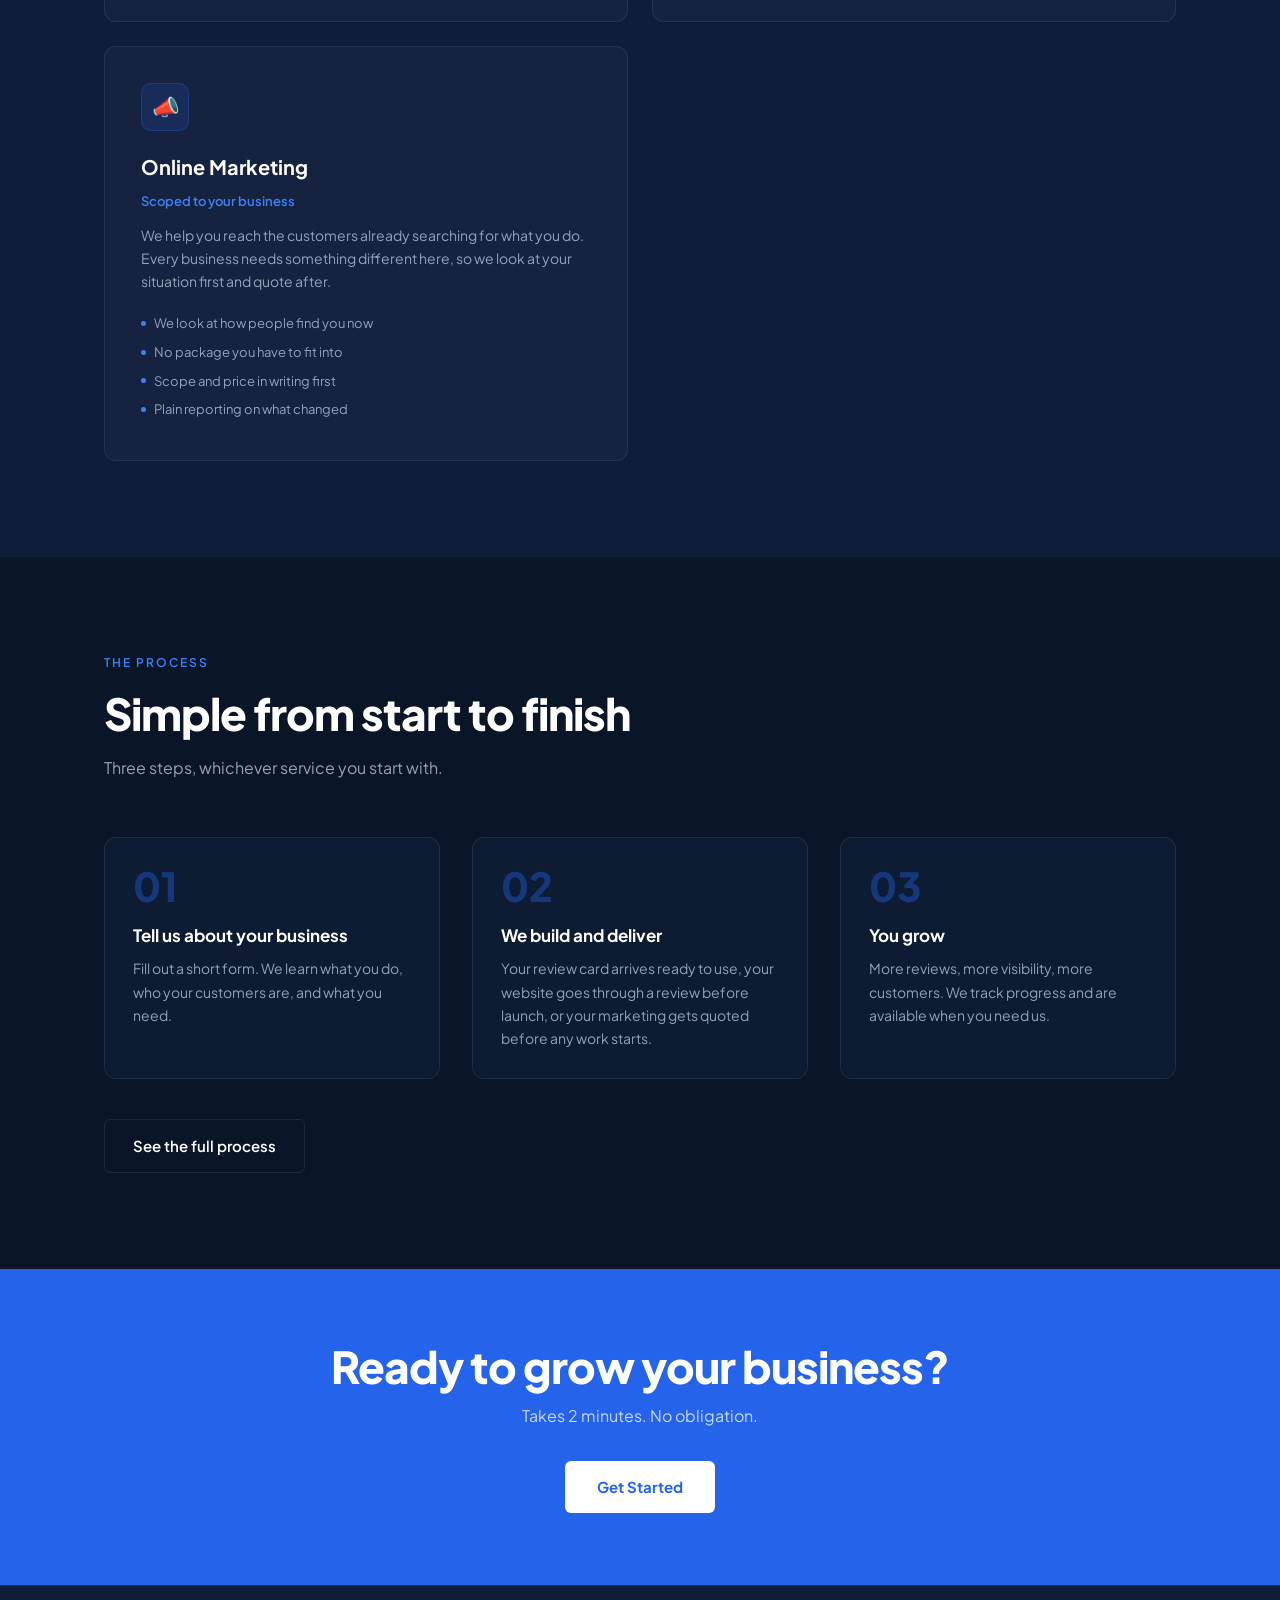
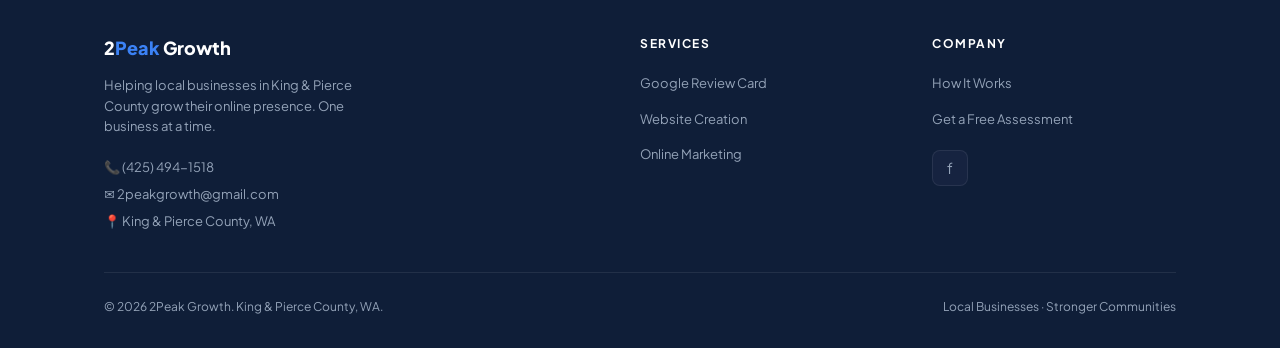
==== commit bd4f9bdc: "Add files via upload" ====
--- a/index.html
+++ b/index.html
@@ -183,19 +183,19 @@
           <li><a href="start.html">Google Review Card</a></li>
           <li><a href="start.html">Website Creation</a></li>
           <li><a href="start.html">Online Marketing</a></li>
+        </ul>
+      </div>
+      <div>
+        <div class="footer-heading">Company</div>
+        <ul class="footer-links">
           <li><a href="how-it-works.html">How It Works</a></li>
-        </ul>
-      </div>
-      <div>
-        <div class="footer-heading">Connect</div>
-        <div class="footer-social">
+          <li><a href="start.html">Get a Free Assessment</a></li>
+        </ul>
+        <div class="footer-social" style="margin-top:20px">
           <a href="https://www.facebook.com/people/2PeakGrowth/61592983324664/"
              target="_blank" rel="noopener" class="social-icon"
              aria-label="Facebook">f</a>
         </div>
-        <ul class="footer-links" style="margin-top:20px">
-          <li><a href="start.html">Get a Free Assessment</a></li>
-        </ul>
       </div>
     </div>
     <div class="footer-bottom">
